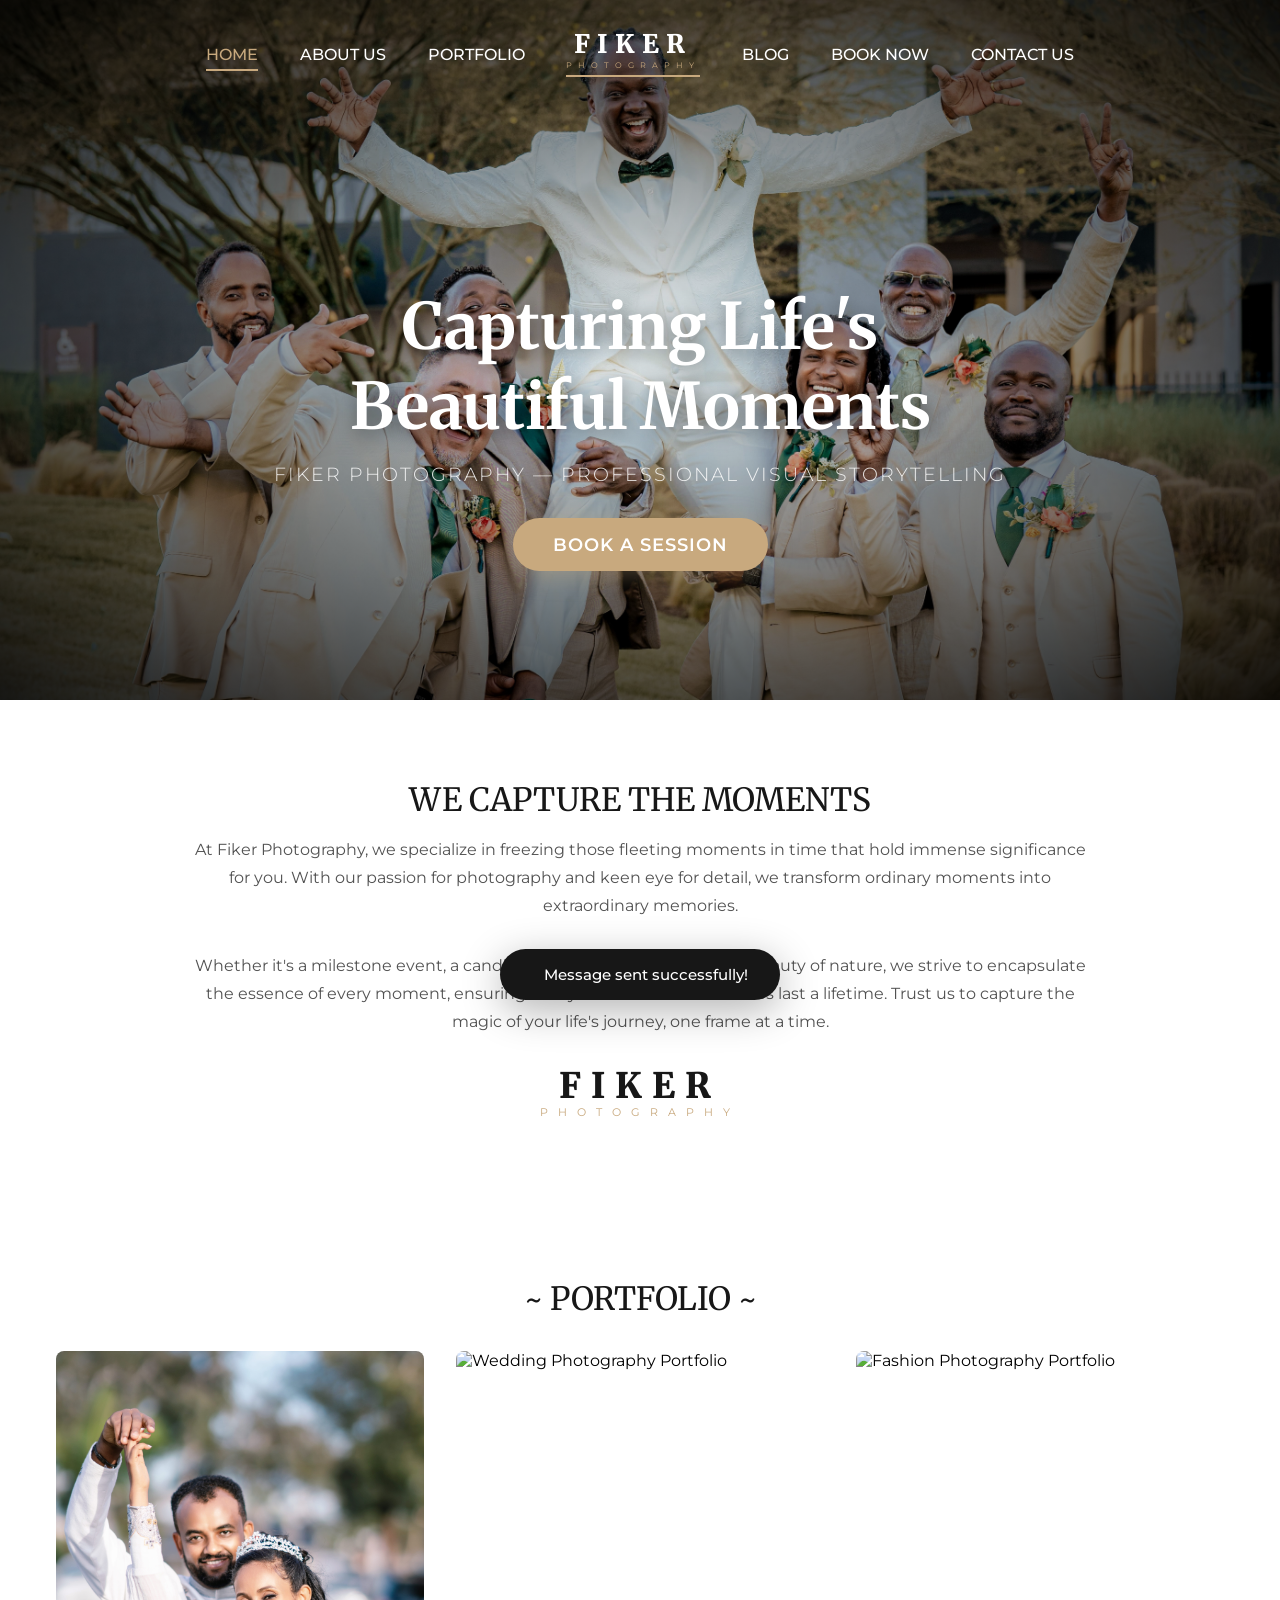
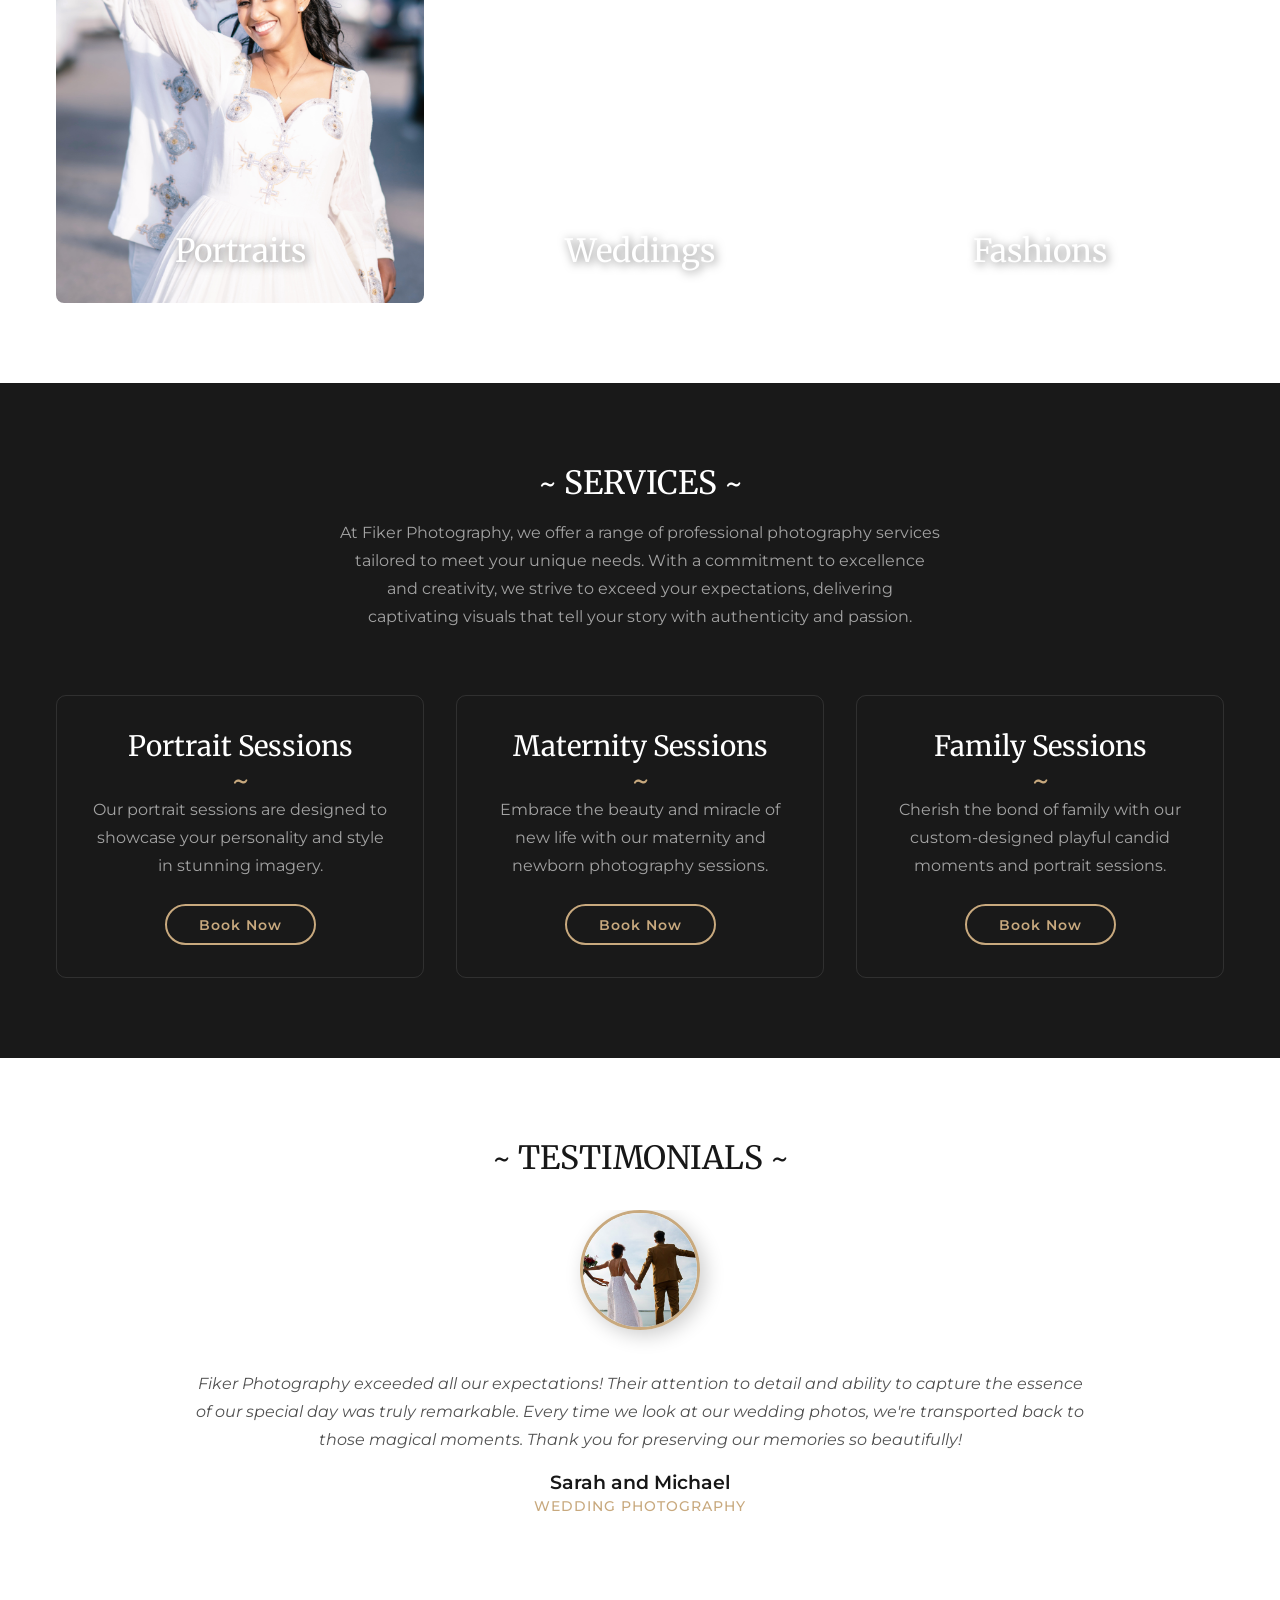
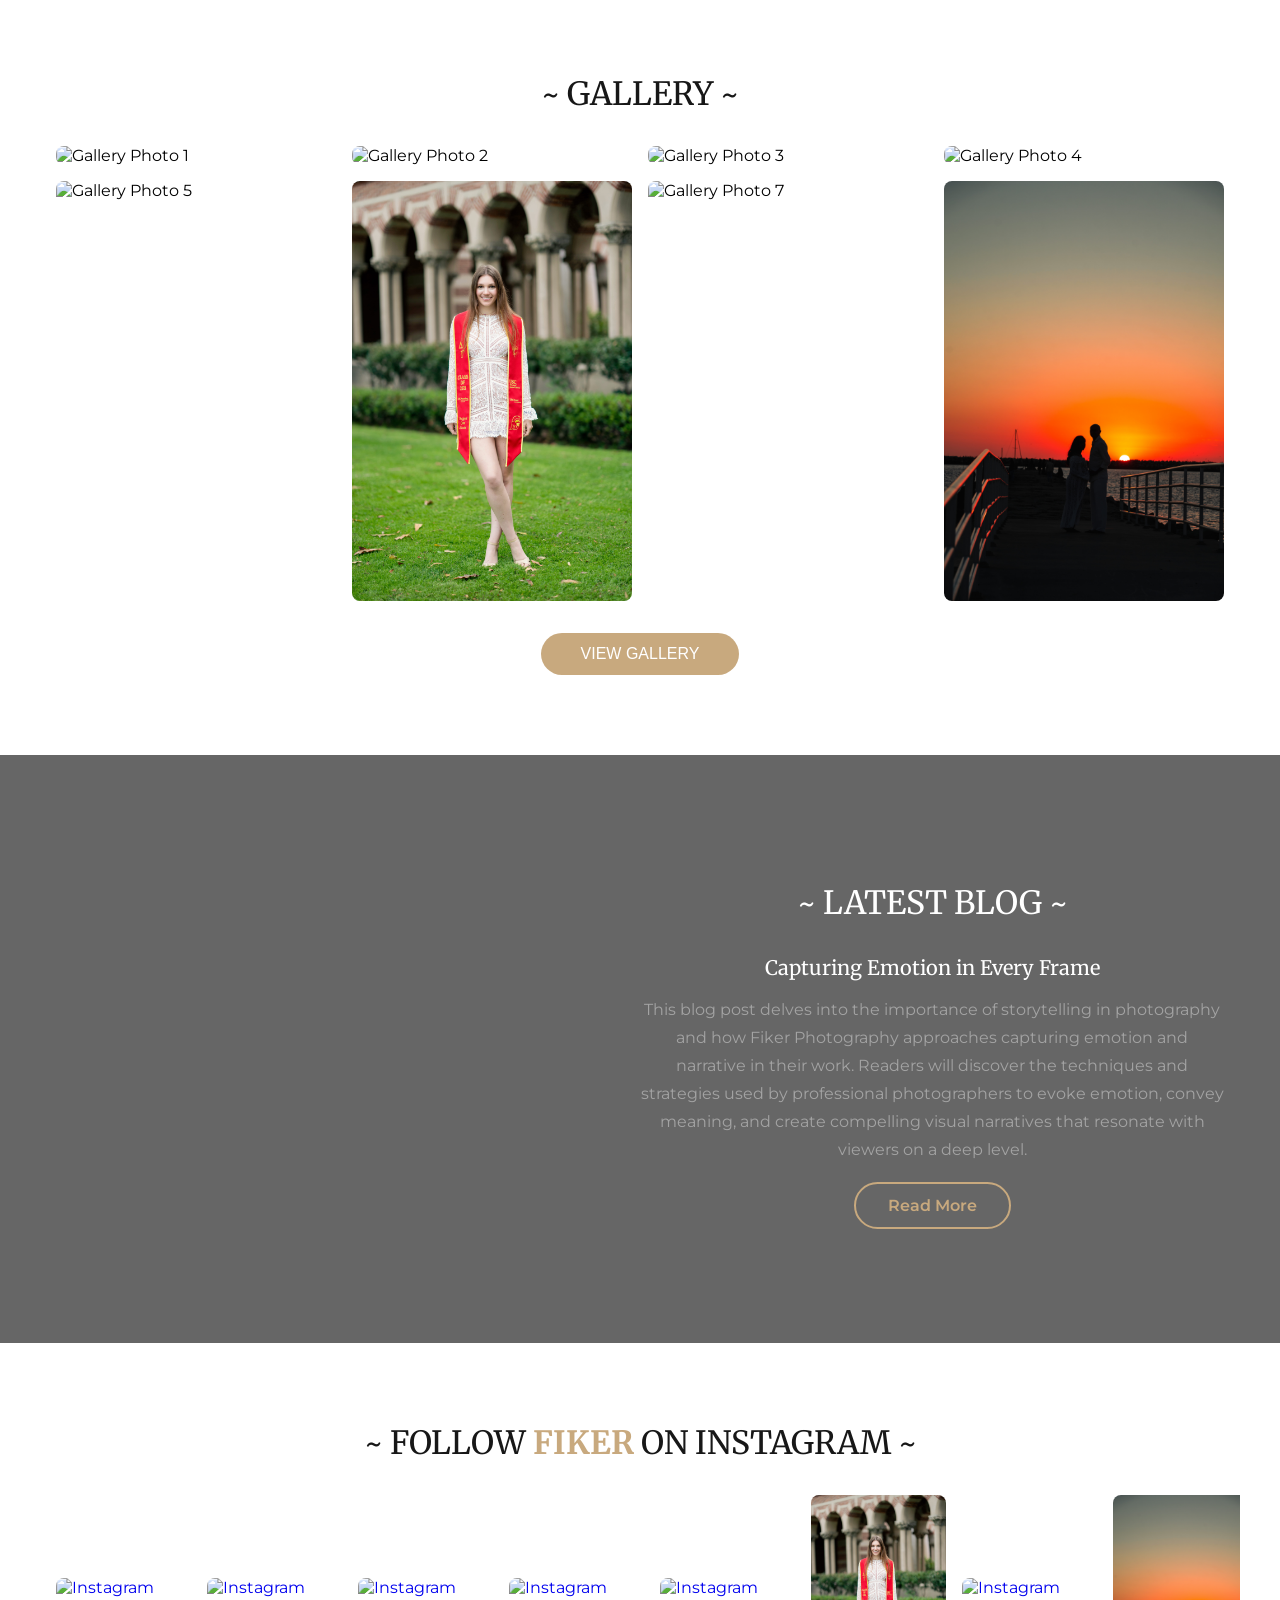
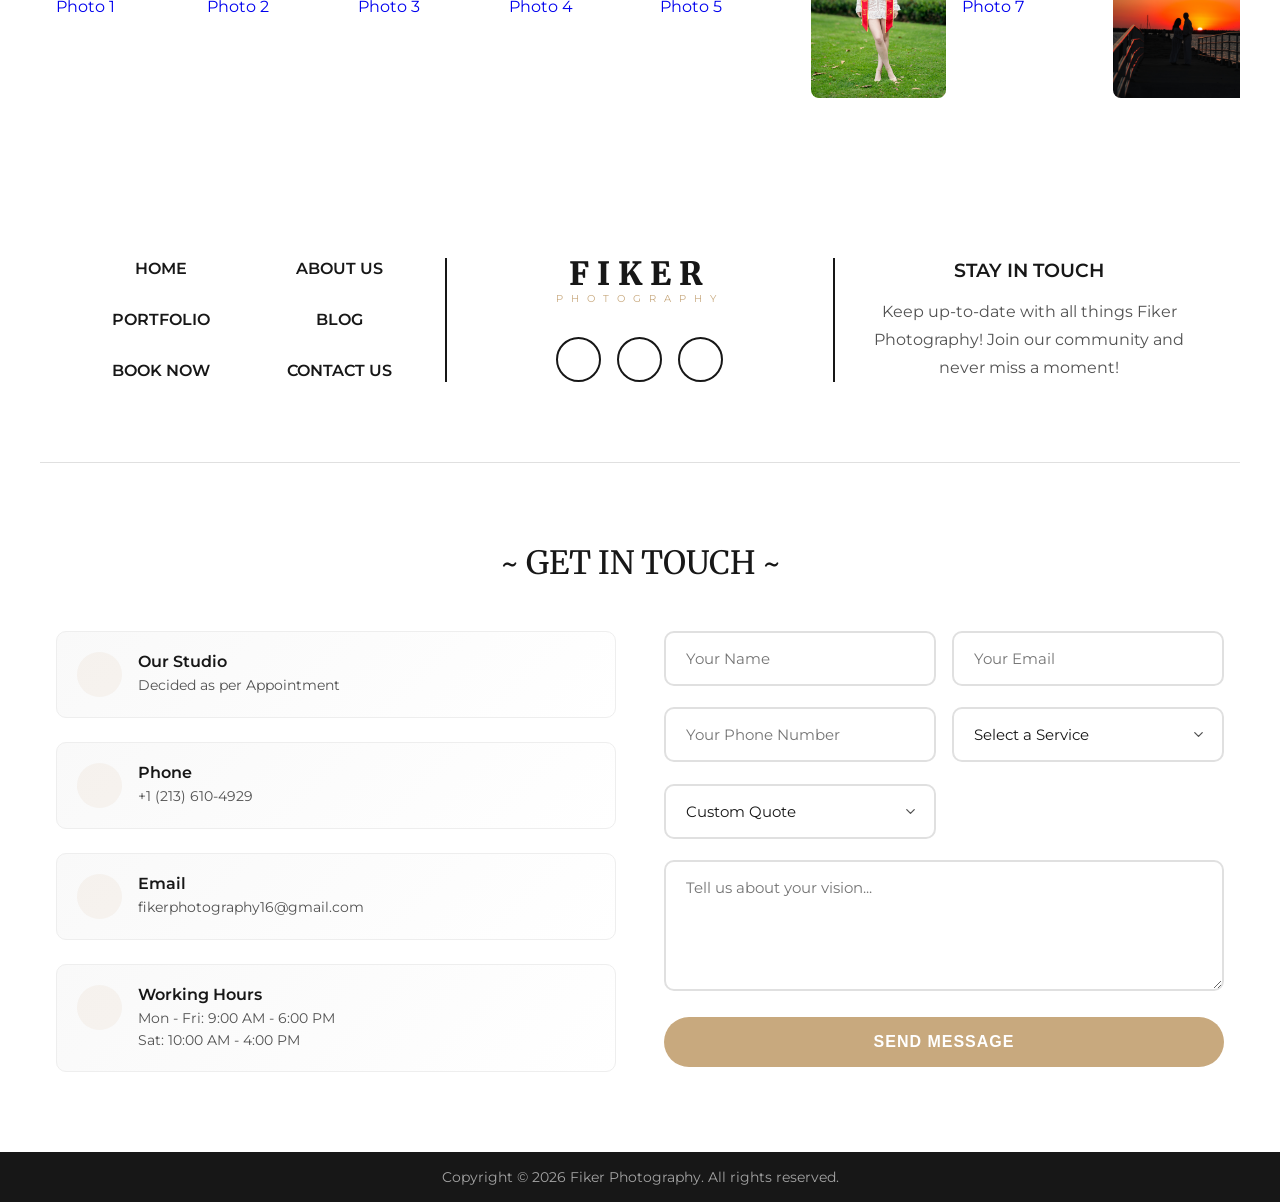
==== index.html @ ef0ea787 "Initial commit: Fiker Photography portfolio website" ====
<!DOCTYPE html>
<html lang="en">

<head>
  <meta charset="UTF-8" />
  <meta name="viewport" content="width=device-width, initial-scale=1.0" />
  <meta name="description"
    content="Fiker Photography - Professional photography services for portraits, weddings, family sessions, and more. We capture the moments that matter most." />
  <link href="https://cdn.jsdelivr.net/npm/remixicon@4.1.0/fonts/remixicon.css" rel="stylesheet" />
  <link rel="stylesheet" href="https://cdn.jsdelivr.net/npm/swiper@11/swiper-bundle.min.css" />
  <link rel="stylesheet" href="styles.css" />
  <title>Fiker Photography | Professional Photography Services</title>
</head>

<body>
  <header class="header" id="home">
    <nav>
      <div class="nav__header">
        <div class="nav__logo">
          <a href="#home" class="nav__brand" onclick="window.location.reload(); return false;">
            <span class="brand__name">FIKER</span>
            <span class="brand__sub">PHOTOGRAPHY</span>
          </a>
        </div>
        <div class="nav__menu__btn" id="menu-btn">
          <i class="ri-menu-line"></i>
        </div>
      </div>
      <ul class="nav__links" id="nav-links">
        <li><a href="#home">HOME</a></li>
        <li><a href="about.html">ABOUT US</a></li>
        <li><a href="portfolio.html">PORTFOLIO</a></li>
        <li class="nav__logo">
          <a href="#home" class="nav__brand" onclick="window.location.reload(); return false;">
            <span class="brand__name">FIKER</span>
            <span class="brand__sub">PHOTOGRAPHY</span>
          </a>
        </li>
        <li><a href="blog.html">BLOG</a></li>
        <li><a href="booking.html">BOOK NOW</a></li>
        <li><a href="#contact">CONTACT US</a></li>
      </ul>
    </nav>
    <!-- Hero Content -->
    <div class="hero__content">
      <h1 class="hero__title">Capturing Life's<br />Beautiful Moments</h1>
      <p class="hero__subtitle">Fiker Photography &mdash; Professional visual storytelling</p>
      <a href="booking.html" class="btn hero__btn">Book a Session</a>
    </div>
  </header>

  <div class="section__container about__container" id="about">
    <h2 class="section__header">WE CAPTURE THE MOMENTS</h2>
    <p class="section__description">
      At Fiker Photography, we specialize in freezing those fleeting moments in time
      that hold immense significance for you. With our passion for photography
      and keen eye for detail, we transform ordinary moments into
      extraordinary memories.
    </p>
    <p class="section__description">
      Whether it's a milestone event, a candid portrait, or the breathtaking
      beauty of nature, we strive to encapsulate the essence of every moment,
      ensuring that your cherished memories last a lifetime. Trust us to
      capture the magic of your life's journey, one frame at a time.
    </p>
    <div class="about__brand">
      <span class="brand__name brand__name--dark">FIKER</span>
      <span class="brand__sub brand__sub--dark">PHOTOGRAPHY</span>
    </div>
  </div>

  <div class="section__container portfolio__container" id="portfolio">
    <h2 class="section__header">~ PORTFOLIO ~</h2>
    <div class="portfolio__grid">
      <div class="portfolio__card" data-category="portraits">
        <img src="assets/portfolio-1.jpg" alt="Portrait Photography Portfolio" />
        <div class="portfolio__content">
          <a href="portfolio.html" class="btn portfolio__view__btn">VIEW PORTFOLIO</a>
        </div>
      </div>
      <div class="portfolio__card" data-category="weddings">
        <img src="assets/portfolio-2.jpg" alt="Wedding Photography Portfolio" />
        <div class="portfolio__content">
          <a href="portfolio.html" class="btn portfolio__view__btn">VIEW PORTFOLIO</a>
        </div>
      </div>
      <div class="portfolio__card" data-category="fashions">
        <img src="assets/portfolio-3.jpg" alt="Fashion Photography Portfolio" />
        <div class="portfolio__content">
          <a href="portfolio.html" class="btn portfolio__view__btn">VIEW PORTFOLIO</a>
        </div>
      </div>
    </div>
  </div>

  <section class="service" id="service">
    <div class="section__container service__container">
      <h2 class="section__header">~ SERVICES ~</h2>
      <p class="section__description">
        At Fiker Photography, we offer a range of professional photography services
        tailored to meet your unique needs. With a commitment to excellence
        and creativity, we strive to exceed your expectations, delivering
        captivating visuals that tell your story with authenticity and
        passion.
      </p>
      <div class="service__grid">
        <div class="service__card" id="service-portraits">
          <h4>Portrait Sessions</h4>
          <p>
            Our portrait sessions are designed to showcase your personality
            and style in stunning imagery.
          </p>
          <a href="booking.html" class="btn service__btn">Book Now</a>
        </div>
        <div class="service__card" id="service-maternity">
          <h4>Maternity Sessions</h4>
          <p>
            Embrace the beauty and miracle of new life with our maternity and
            newborn photography sessions.
          </p>
          <a href="booking.html" class="btn service__btn">Book Now</a>
        </div>
        <div class="service__card" id="service-family">
          <h4>Family Sessions</h4>
          <p>
            Cherish the bond of family with our custom-designed playful candid
            moments and portrait sessions.
          </p>
          <a href="booking.html" class="btn service__btn">Book Now</a>
        </div>
      </div>
    </div>
  </section>

  <section class="section__container client__container" id="client">
    <h2 class="section__header">~ TESTIMONIALS ~</h2>
    <!-- Slider main container -->
    <div class="swiper">
      <!-- Additional required wrapper -->
      <div class="swiper-wrapper">
        <!-- Slides -->
        <div class="swiper-slide">
          <div class="client__card">
            <img src="assets/client-1.jpg" alt="Sarah and Michael - Happy Clients" />
            <div class="client__stars">
              <i class="ri-star-fill"></i>
              <i class="ri-star-fill"></i>
              <i class="ri-star-fill"></i>
              <i class="ri-star-fill"></i>
              <i class="ri-star-fill"></i>
            </div>
            <p>
              Fiker Photography exceeded all our expectations! Their attention to
              detail and ability to capture the essence of our special day was
              truly remarkable. Every time we look at our wedding photos,
              we're transported back to those magical moments. Thank you for
              preserving our memories so beautifully!
            </p>
            <h4>Sarah and Michael</h4>
            <span class="client__role">Wedding Photography</span>
          </div>
        </div>
        <div class="swiper-slide">
          <div class="client__card">
            <img src="assets/client-2.jpg" alt="The Johnson Family - Happy Clients" />
            <div class="client__stars">
              <i class="ri-star-fill"></i>
              <i class="ri-star-fill"></i>
              <i class="ri-star-fill"></i>
              <i class="ri-star-fill"></i>
              <i class="ri-star-fill"></i>
            </div>
            <p>
              We couldn't be happier with our family portrait session with
              Fiker Photography. They made us feel relaxed and comfortable throughout
              the entire shoot, resulting in natural and candid photos that
              perfectly reflect our family dynamic. These images will be
              cherished for years to come!
            </p>
            <h4>The Johnson Family</h4>
            <span class="client__role">Family Session</span>
          </div>
        </div>
        <div class="swiper-slide">
          <div class="client__card">
            <img src="assets/client-3.jpg" alt="Emily and David - Happy Clients" />
            <div class="client__stars">
              <i class="ri-star-fill"></i>
              <i class="ri-star-fill"></i>
              <i class="ri-star-fill"></i>
              <i class="ri-star-fill"></i>
              <i class="ri-star-half-fill"></i>
            </div>
            <p>
              Fiker Photography's maternity and newborn sessions captured the most
              precious moments of our lives with such tenderness and care.
              From the anticipation of pregnancy to the joy of welcoming our
              little one, every photo tells a story that we'll cherish
              forever. Thank you for creating beautiful memories for our
              family!
            </p>
            <h4>Emily and David</h4>
            <span class="client__role">Maternity Session</span>
          </div>
        </div>
      </div>
      <!-- If we need pagination -->
      <div class="swiper-pagination"></div>
    </div>
  </section>

  <section class="section__container gallery__container" id="gallery">
    <h2 class="section__header">~ GALLERY ~</h2>
    <div class="gallery__grid">
      <img src="assets/image-1.jpg" alt="Gallery Photo 1" class="gallery__img" />
      <img src="assets/image-2.jpg" alt="Gallery Photo 2" class="gallery__img" />
      <img src="assets/image-3.jpg" alt="Gallery Photo 3" class="gallery__img" />
      <img src="assets/image-4.jpg" alt="Gallery Photo 4" class="gallery__img" />
      <img src="assets/image-5.jpg" alt="Gallery Photo 5" class="gallery__img" />
      <img src="assets/image-6.jpg" alt="Gallery Photo 6" class="gallery__img" />
      <img src="assets/image-7.jpg" alt="Gallery Photo 7" class="gallery__img" />
      <img src="assets/image-8.jpg" alt="Gallery Photo 8" class="gallery__img" />
    </div>
    <div class="gallery__btn">
      <button class="btn" id="load-more-gallery">VIEW GALLERY</button>
    </div>
  </section>

  <section class="blog" id="blog">
    <div class="section__container blog__container">
      <div class="blog__content">
        <h2 class="section__header">~ LATEST BLOG ~</h2>
        <h4>Capturing Emotion in Every Frame</h4>
        <p>
          This blog post delves into the importance of storytelling in
          photography and how Fiker Photography approaches capturing emotion and
          narrative in their work. Readers will discover the techniques and
          strategies used by professional photographers to evoke emotion,
          convey meaning, and create compelling visual narratives that
          resonate with viewers on a deep level.
        </p>
        <div class="blog__btn">
          <a href="blog.html" class="btn" id="read-more-blog">Read More</a>
        </div>
      </div>
    </div>
  </section>

  <section class="section__container instagram__container">
    <h2 class="section__header">~ FOLLOW <span class="highlight">FIKER</span> ON INSTAGRAM ~</h2>
    <div class="instagram__flex">
      <a href="https://www.instagram.com/fikerphotography16?utm_source=ig_web_button_share_sheet&igsh=ZDNlZDc0MzIxNw==" target="_blank" rel="noopener noreferrer" class="instagram__link"><img
          src="assets/image-1.jpg" alt="Instagram Photo 1" />
        <div class="instagram__overlay"><i class="ri-instagram-line"></i></div>
      </a>
      <a href="https://www.instagram.com/fikerphotography16?utm_source=ig_web_button_share_sheet&igsh=ZDNlZDc0MzIxNw==" target="_blank" rel="noopener noreferrer" class="instagram__link"><img
          src="assets/image-2.jpg" alt="Instagram Photo 2" />
        <div class="instagram__overlay"><i class="ri-instagram-line"></i></div>
      </a>
      <a href="https://www.instagram.com/fikerphotography16?utm_source=ig_web_button_share_sheet&igsh=ZDNlZDc0MzIxNw==" target="_blank" rel="noopener noreferrer" class="instagram__link"><img
          src="assets/image-3.jpg" alt="Instagram Photo 3" />
        <div class="instagram__overlay"><i class="ri-instagram-line"></i></div>
      </a>
      <a href="https://www.instagram.com/fikerphotography16?utm_source=ig_web_button_share_sheet&igsh=ZDNlZDc0MzIxNw==" target="_blank" rel="noopener noreferrer" class="instagram__link"><img
          src="assets/image-4.jpg" alt="Instagram Photo 4" />
        <div class="instagram__overlay"><i class="ri-instagram-line"></i></div>
      </a>
      <a href="https://www.instagram.com/fikerphotography16?utm_source=ig_web_button_share_sheet&igsh=ZDNlZDc0MzIxNw==" target="_blank" rel="noopener noreferrer" class="instagram__link"><img
          src="assets/image-5.jpg" alt="Instagram Photo 5" />
        <div class="instagram__overlay"><i class="ri-instagram-line"></i></div>
      </a>
      <a href="https://www.instagram.com/fikerphotography16?utm_source=ig_web_button_share_sheet&igsh=ZDNlZDc0MzIxNw==" target="_blank" rel="noopener noreferrer" class="instagram__link"><img
          src="assets/image-6.jpg" alt="Instagram Photo 6" />
        <div class="instagram__overlay"><i class="ri-instagram-line"></i></div>
      </a>
      <a href="https://www.instagram.com/fikerphotography16?utm_source=ig_web_button_share_sheet&igsh=ZDNlZDc0MzIxNw==" target="_blank" rel="noopener noreferrer" class="instagram__link"><img
          src="assets/image-7.jpg" alt="Instagram Photo 7" />
        <div class="instagram__overlay"><i class="ri-instagram-line"></i></div>
      </a>
      <a href="https://www.instagram.com/fikerphotography16?utm_source=ig_web_button_share_sheet&igsh=ZDNlZDc0MzIxNw==" target="_blank" rel="noopener noreferrer" class="instagram__link"><img
          src="assets/image-8.jpg" alt="Instagram Photo 8" />
        <div class="instagram__overlay"><i class="ri-instagram-line"></i></div>
      </a>
    </div>
  </section>

  <footer id="contact">
    <div class="section__container footer__container">
      <div class="footer__col">
        <div class="footer__brand">
          <span class="brand__name brand__name--dark">FIKER</span>
          <span class="brand__sub brand__sub--dark">PHOTOGRAPHY</span>
        </div>
        <div class="footer__socials">
          <a href="https://facebook.com" target="_blank" rel="noopener noreferrer" aria-label="Facebook"><i
              class="ri-facebook-fill"></i></a>
          <a href="https://www.instagram.com/fikerphotography16?utm_source=ig_web_button_share_sheet&igsh=ZDNlZDc0MzIxNw==" target="_blank" rel="noopener noreferrer" aria-label="Instagram"><i
              class="ri-instagram-line"></i></a>

          <a href="https://youtube.com" target="_blank" rel="noopener noreferrer" aria-label="YouTube"><i
              class="ri-youtube-fill"></i></a>

        </div>
      </div>
      <div class="footer__col">
        <ul class="footer__links">
          <li><a href="index.html">HOME</a></li>
          <li><a href="about.html">ABOUT US</a></li>
          <li><a href="portfolio.html">PORTFOLIO</a></li>
          <li><a href="blog.html">BLOG</a></li>
          <li><a href="booking.html">BOOK NOW</a></li>
          <li><a href="#contact">CONTACT US</a></li>
        </ul>
      </div>
      <div class="footer__col">
        <h4>STAY IN TOUCH</h4>
        <p>
          Keep up-to-date with all things Fiker Photography! Join our community and
          never miss a moment!
        </p>
      </div>
    </div>

    <!-- Contact Form Section -->
    <div class="section__container contact__section">
      <h2 class="section__header">~ GET IN TOUCH ~</h2>
      <div class="contact__grid">
        <div class="contact__info">
          <div class="contact__info__card">
            <i class="ri-map-pin-2-fill"></i>
            <div>
              <h4>Our Studio</h4>
              <p>Decided as per Appointment</p>
            </div>
          </div>
          <div class="contact__info__card">
            <i class="ri-phone-fill"></i>
            <div>
              <h4>Phone</h4>
              <p><a href="tel:+12136104929">+1 (213) 610-4929</a></p>
            </div>
          </div>
          <div class="contact__info__card">
            <i class="ri-mail-fill"></i>
            <div>
              <h4>Email</h4>
              <p><a href="mailto:fikerphotography16@gmail.com">fikerphotography16@gmail.com</a></p>

            </div>
          </div>
          <div class="contact__info__card">
            <i class="ri-time-fill"></i>
            <div>
              <h4>Working Hours</h4>
              <p>Mon - Fri: 9:00 AM - 6:00 PM<br />Sat: 10:00 AM - 4:00 PM</p>
            </div>
          </div>
        </div>
        <form class="contact__form" id="contact-form">
          <div class="form__group">
            <input type="text" id="contact-name" placeholder="Your Name" required />
          </div>
          <div class="form__group">
            <input type="email" id="contact-email" placeholder="Your Email" required />
          </div>
          <div class="form__group">
            <input type="tel" id="contact-phone" placeholder="Your Phone Number" />
          </div>
          <div class="form__group">
            <select id="contact-service" required>
              <option value="" disabled selected>Select a Service</option>
              <option value="portrait">Portrait Session</option>
              <option value="wedding">Wedding Photography</option>
              <option value="maternity">Maternity Session</option>
              <option value="family">Family Session</option>
              <option value="fashion">Fashion Photography</option>
              <option value="other">Other</option>
            </select>
          </div>
          <div class="form__group">
            <select id="contact-package">
              <option value="custom" selected>Custom Quote</option>
            </select>
          </div>
          <div class="form__group full__width">
            <textarea id="contact-message" placeholder="Tell us about your vision..." rows="5" required></textarea>
          </div>
          <div class="form__group full__width">
            <button type="submit" class="btn contact__submit__btn">Send Message</button>
          </div>
        </form>
      </div>
    </div>

    <div class="footer__bar">
      Copyright &copy; 2026 Fiker Photography. All rights reserved.
    </div>
  </footer>

  <!-- Lightbox Modal -->
  <div class="lightbox" id="lightbox">
    <div class="lightbox__content">
      <button class="lightbox__close" id="lightbox-close" aria-label="Close lightbox"><i
          class="ri-close-line"></i></button>
      <button class="lightbox__nav lightbox__prev" id="lightbox-prev" aria-label="Previous image"><i
          class="ri-arrow-left-s-line"></i></button>
      <img src="" alt="Lightbox Image" id="lightbox-img" />
      <button class="lightbox__nav lightbox__next" id="lightbox-next" aria-label="Next image"><i
          class="ri-arrow-right-s-line"></i></button>
      <div class="lightbox__counter" id="lightbox-counter"></div>
      <h3 class="lightbox__title" id="lightbox-title"></h3>
    </div>
  </div>

  <!-- Toast Notification -->
  <div class="toast" id="toast">
    <div class="toast__content">
      <i class="ri-check-double-line"></i>
      <span id="toast-message">Message sent successfully!</span>
    </div>
  </div>

  <!-- Back to Top Button -->
  <button class="back__to__top" id="back-to-top" aria-label="Back to top">
    <i class="ri-arrow-up-line"></i>
  </button>

  <script src="https://unpkg.com/scrollreveal"></script>
  <script src="https://cdn.jsdelivr.net/npm/swiper@11/swiper-bundle.min.js"></script>
  <script src="main.js"></script>
</body>

</html>
---- styles.css ----
@import url("https://fonts.googleapis.com/css2?family=Merriweather:ital,wght@0,300;0,400;0,700;0,900;1,300;1,400;1,700;1,900&family=Montserrat:ital,wght@0,100..900;1,100..900&display=swap");

:root {
  --text-dark: #171717;
  --text-light: #525252;
  --extra-light: #a3a3a3;
  --white: #ffffff;
  --max-width: 1200px;
  --header-font: "Merriweather", serif;
  --accent: #c8a97e;
  --accent-dark: #a88a5e;
  --success: #28a745;
  --danger: #dc3545;
}

* {
  padding: 0;
  margin: 0;
  box-sizing: border-box;
}

.section__container {
  max-width: var(--max-width);
  margin: auto;
  padding: 5rem 1rem;
}

.section__header {
  margin-bottom: 1rem;
  font-size: 2rem;
  font-weight: 400;
  font-family: var(--header-font);
  color: var(--text-dark);
  text-align: center;
}

.section__description {
  color: var(--text-light);
  line-height: 1.75rem;
  text-align: center;
}

/* ==================== BRANDING ==================== */
.nav__brand {
  display: flex;
  flex-direction: column;
  align-items: center;
  text-decoration: none;
  cursor: pointer;
  transition: all 0.3s ease;
}

.nav__brand:hover {
  transform: scale(1.05);
}

.brand__name {
  font-family: var(--header-font);
  font-size: 1.8rem;
  font-weight: 900;
  letter-spacing: 8px;
  color: var(--white);
  line-height: 1;
  text-transform: uppercase;
}

.brand__sub {
  font-family: "Montserrat", sans-serif;
  font-size: 0.6rem;
  font-weight: 400;
  letter-spacing: 8px;
  color: var(--accent);
  text-transform: uppercase;
  margin-top: 2px;
}

.brand__name--dark {
  color: var(--text-dark);
}

.brand__sub--dark {
  color: var(--accent);
}

.about__brand {
  display: flex;
  flex-direction: column;
  align-items: center;
  margin-top: 1rem;
}

.about__brand .brand__name {
  font-size: 2.2rem;
  letter-spacing: 10px;
}

.about__brand .brand__sub {
  font-size: 0.7rem;
  letter-spacing: 10px;
}

.footer__brand {
  display: flex;
  flex-direction: column;
  align-items: center;
  margin-bottom: 2rem;
}

.footer__brand .brand__name {
  font-size: 2rem;
  letter-spacing: 8px;
}

.footer__brand .brand__sub {
  font-size: 0.65rem;
  letter-spacing: 8px;
}

.highlight {
  color: var(--accent);
  font-weight: 700;
}

.btn {
  padding: 0.75rem 1.5rem;
  outline: none;
  border: none;
  font-size: 1rem;
  font-weight: 500;
  color: var(--white);
  background-color: var(--text-dark);
  border-radius: 5px;
  transition: 0.3s;
  cursor: pointer;
}

.btn:hover {
  background-color: var(--text-light);
  transform: translateY(-2px);
  box-shadow: 0 4px 15px rgba(0, 0, 0, 0.2);
}

.btn:active {
  transform: translateY(0);
}

img {
  display: flex;
  width: 100%;
}

a {
  text-decoration: none;
  transition: 0.3s;
}

html,
body {
  scroll-behavior: smooth;
}

body {
  font-family: "Montserrat", sans-serif;
}

/* ==================== HEADER / HERO ==================== */
.header {
  position: relative;
  min-height: 600px;
  background-image: radial-gradient(rgba(255, 255, 255, 0), rgba(0, 0, 0, 0.9)),
    url("assets/header.jpg");
  background-position: center top;
  background-size: cover;
  background-repeat: no-repeat;
  display: flex;
  flex-direction: column;
}

.hero__content {
  flex: 1;
  display: flex;
  flex-direction: column;
  align-items: center;
  justify-content: center;
  text-align: center;
  padding: 2rem 1rem;
  padding-top: 80px;
}

.hero__title {
  font-family: var(--header-font);
  font-size: 2.5rem;
  font-weight: 700;
  color: var(--white);
  margin-bottom: 1rem;
  opacity: 0;
  animation: fadeInUp 1s ease forwards;
  text-shadow: 2px 4px 20px rgba(0, 0, 0, 0.5);
}

.hero__subtitle {
  font-size: 1.1rem;
  color: rgba(255, 255, 255, 0.85);
  margin-bottom: 2rem;
  font-weight: 300;
  letter-spacing: 2px;
  text-transform: uppercase;
  opacity: 0;
  animation: fadeInUp 1s ease 0.3s forwards;
}

.hero__btn {
  display: inline-block;
  padding: 1rem 2.5rem;
  background-color: var(--accent);
  color: var(--white);
  font-weight: 600;
  font-size: 1.1rem;
  border-radius: 50px;
  letter-spacing: 1px;
  text-transform: uppercase;
  opacity: 0;
  animation: fadeInUp 1s ease 0.6s forwards;
  box-shadow: 0 4px 25px rgba(200, 169, 126, 0.4);
}

.hero__btn:hover {
  background-color: var(--accent-dark);
  transform: translateY(-3px);
  box-shadow: 0 6px 30px rgba(200, 169, 126, 0.6);
  color: var(--white);
}

@keyframes fadeInUp {
  from {
    opacity: 0;
    transform: translateY(30px);
  }
  to {
    opacity: 1;
    transform: translateY(0);
  }
}

/* ==================== NAV ==================== */
nav {
  position: fixed;
  isolation: isolate;
  top: 0;
  width: 100%;
  max-width: var(--max-width);
  margin: auto;
  z-index: 9;
}

.nav__header {
  padding: 1rem;
  display: flex;
  align-items: center;
  justify-content: space-between;
  gap: 1rem;
  background-color: var(--text-dark);
}

.nav__logo img {
  max-width: 70px;
}

.nav__header .nav__brand .brand__name {
  font-size: 1.3rem;
  letter-spacing: 6px;
}

.nav__header .nav__brand .brand__sub {
  font-size: 0.45rem;
  letter-spacing: 5px;
}

.nav__menu__btn {
  font-size: 1.5rem;
  color: var(--white);
  cursor: pointer;
}

.nav__links {
  list-style: none;
  position: absolute;
  width: 100%;
  padding: 2rem;
  display: flex;
  align-items: center;
  flex-direction: column;
  gap: 2rem;
  background-color: var(--text-dark);
  transform: translateY(-100%);
  transition: 0.5s;
  z-index: -1;
}

.nav__links.open {
  transform: translateY(0);
}

.nav__links .nav__logo {
  display: none;
}

.nav__links a {
  padding-bottom: 5px;
  font-weight: 500;
  color: var(--white);
  border-bottom: 2px solid transparent;
}

.nav__links a:hover {
  border-color: var(--accent);
  color: var(--accent);
}

.nav__links li a.active {
  border-color: var(--accent);
  color: var(--accent);
}

/* ==================== ABOUT ==================== */
.about__container .section__description {
  max-width: 900px;
  margin-inline: auto;
  margin-bottom: 2rem;
}

.about__container img {
  max-width: 170px;
  margin-inline: auto;
}

/* ==================== PORTFOLIO ==================== */
.portfolio__grid {
  margin-top: 2rem;
  display: grid;
  gap: 1rem;
}

.portfolio__card {
  position: relative;
  isolation: isolate;
  overflow: hidden;
  border-radius: 8px;
  cursor: pointer;
}

.portfolio__card img {
  transition: transform 0.5s ease;
}

.portfolio__card:hover img {
  transform: scale(1.05);
}

.portfolio__card::after {
  position: absolute;
  bottom: 2rem;
  left: 50%;
  transform: translateX(-50%);
  font-size: 2rem;
  font-family: var(--header-font);
  color: var(--white);
  z-index: 2;
  text-shadow: 2px 2px 10px rgba(0, 0, 0, 0.5);
}

.portfolio__card:nth-child(1)::after {
  content: "Portraits";
}

.portfolio__card:nth-child(2)::after {
  content: "Weddings";
}

.portfolio__card:nth-child(3)::after {
  content: "Fashions";
}

.portfolio__content {
  position: absolute;
  top: 0;
  left: 0;
  height: 100%;
  width: 100%;
  display: flex;
  align-items: center;
  justify-content: center;
  background-color: rgba(0, 0, 0, 0.5);
  opacity: 0;
  transition: 0.3s;
  z-index: 3;
}

.portfolio__card:hover .portfolio__content {
  opacity: 1;
}

.portfolio__view__btn {
  background-color: var(--accent);
  border-radius: 50px;
  padding: 0.75rem 2rem;
  letter-spacing: 1px;
}

.portfolio__view__btn:hover {
  background-color: var(--accent-dark);
}

/* ==================== SERVICES ==================== */
.service {
  background-image: linear-gradient(rgba(0, 0, 0, 0.9), rgba(0, 0, 0, 0.9)),
    url("assets/book.jpg");
  background-position: center center;
  background-size: cover;
  background-repeat: no-repeat;
}

.service__container .section__header {
  color: var(--white);
}

.service__container .section__description {
  max-width: 600px;
  margin-inline: auto;
  color: var(--extra-light);
}

.service__grid {
  margin-top: 4rem;
  display: grid;
  gap: 2rem;
}

.service__card {
  text-align: center;
  padding: 2rem;
  border-radius: 10px;
  border: 1px solid rgba(255, 255, 255, 0.1);
  transition: all 0.3s ease;
}

.service__card:hover {
  background-color: rgba(255, 255, 255, 0.05);
  border-color: var(--accent);
  transform: translateY(-5px);
}

.service__card h4 {
  position: relative;
  isolation: isolate;
  margin-bottom: 1rem;
  padding-bottom: 1rem;
  font-size: 1.75rem;
  font-weight: 400;
  font-family: var(--header-font);
  color: var(--white);
}

.service__card h4::after {
  position: absolute;
  content: "~";
  bottom: 0;
  left: 50%;
  transform: translateX(-50%);
  font-size: 2rem;
  line-height: 0;
  color: var(--accent);
}

.service__card p {
  color: var(--extra-light);
  line-height: 1.75rem;
  margin-bottom: 1.5rem;
}

.service__btn {
  display: inline-block;
  background-color: transparent;
  border: 2px solid var(--accent);
  color: var(--accent);
  border-radius: 50px;
  padding: 0.6rem 2rem;
  font-size: 0.9rem;
  font-weight: 600;
  letter-spacing: 1px;
}

.service__btn:hover {
  background-color: var(--accent);
  color: var(--white);
  transform: translateY(-2px);
}

/* ==================== TESTIMONIALS ==================== */
.client__container {
  padding-bottom: 2rem;
}

.swiper {
  margin-top: 2rem;
  padding-bottom: 3rem;
  width: 100%;
}

.client__card {
  max-width: 900px;
  margin-inline: auto;
  text-align: center;
}

.client__card img {
  max-width: 120px;
  margin-inline: auto;
  margin-bottom: 1rem;
  border-radius: 100%;
  box-shadow: 5px 5px 20px rgba(0, 0, 0, 0.2);
  border: 3px solid var(--accent);
}

.client__stars {
  margin-bottom: 1.5rem;
  display: flex;
  align-items: center;
  justify-content: center;
  gap: 0.25rem;
}

.client__stars i {
  font-size: 1.2rem;
  color: #f5b100;
}

.client__card p {
  margin-bottom: 1rem;
  color: var(--text-light);
  line-height: 1.75rem;
  font-style: italic;
  position: relative;
}

.client__card h4 {
  font-size: 1.2rem;
  font-weight: 600;
  color: var(--text-dark);
}

.client__role {
  display: block;
  margin-top: 0.25rem;
  font-size: 0.85rem;
  color: var(--accent);
  font-weight: 500;
  text-transform: uppercase;
  letter-spacing: 1px;
}

.swiper-pagination-bullet-active {
  background-color: var(--accent) !important;
}

/* ==================== GALLERY ==================== */
.gallery__grid {
  margin-block: 2rem;
  display: grid;
  gap: 1rem;
  grid-template-columns: repeat(2, 1fr);
}

.gallery__img {
  cursor: pointer;
  transition: 0.3s;
  border-radius: 8px;
  overflow: hidden;
}

.gallery__img:hover {
  transform: scale(1.03);
  box-shadow: 0 8px 25px rgba(0, 0, 0, 0.3);
}



.gallery__btn {
  text-align: center;
}

#load-more-gallery {
  background-color: var(--accent);
  border-radius: 50px;
  padding: 0.75rem 2.5rem;
}

#load-more-gallery:hover {
  background-color: var(--accent-dark);
}

/* ==================== BLOG ==================== */
.blog {
  background-image: linear-gradient(rgba(0, 0, 0, 0.6), rgba(0, 0, 0, 0.6)),
    url("assets/blog.jpg");
  background-size: cover;
  background-position: center center;
  background-repeat: no-repeat;
}

.blog__container {
  padding-block: 8rem;
  display: grid;
}

.blog__content {
  text-align: center;
}

.blog__content .section__header {
  margin-bottom: 2rem;
  color: var(--white);
}

.blog__content h4 {
  margin-bottom: 1rem;
  font-size: 1.25rem;
  font-weight: 400;
  font-family: var(--header-font);
  color: var(--white);
}

.blog__content p {
  margin-bottom: 2rem;
  line-height: 1.75rem;
  color: var(--extra-light);
}

.blog__content .btn {
  background-color: transparent;
  border: 2px solid var(--accent);
  color: var(--accent);
  border-radius: 50px;
  padding: 0.75rem 2rem;
  font-weight: 600;
}

.blog__content .btn:hover {
  background-color: var(--accent);
  color: var(--white);
}

/* ==================== INSTAGRAM ==================== */
.instagram__container {
  overflow: hidden;
}

.instagram__flex {
  margin-top: 2rem;
  width: max-content;
  display: flex;
  align-items: center;
  gap: 1rem;
  animation: scroll 45s linear infinite;
}

.instagram__link {
  position: relative;
  display: block;
  max-width: 135px;
  min-width: 135px;
  border-radius: 8px;
  overflow: hidden;
}

.instagram__link img {
  transition: transform 0.3s ease;
}

.instagram__overlay {
  position: absolute;
  top: 0;
  left: 0;
  width: 100%;
  height: 100%;
  background-color: rgba(0, 0, 0, 0.5);
  display: flex;
  align-items: center;
  justify-content: center;
  opacity: 0;
  transition: 0.3s;
}

.instagram__overlay i {
  font-size: 2rem;
  color: var(--white);
}

.instagram__link:hover .instagram__overlay {
  opacity: 1;
}

.instagram__link:hover img {
  transform: scale(1.1);
}

.instagram__flex img {
  max-width: 135px;
}

@keyframes scroll {
  to {
    transform: translateX(calc(-50% - 0.5rem));
  }
}

/* ==================== FOOTER ==================== */
.footer__container {
  display: grid;
  gap: 4rem 0;
  align-items: center;
}

.footer__col {
  padding-inline: 2rem;
}

.footer__container img {
  max-width: 170px;
  margin-inline: auto;
  margin-bottom: 2rem;
}

.footer__socials {
  display: flex;
  align-items: center;
  justify-content: center;
  gap: 1rem;
  flex-wrap: wrap;
}

.footer__socials a {
  font-size: 1.5rem;
  color: var(--text-dark);
  width: 45px;
  height: 45px;
  display: flex;
  align-items: center;
  justify-content: center;
  border-radius: 50%;
  border: 2px solid var(--text-dark);
  transition: all 0.3s ease;
}

.footer__socials a:hover {
  color: var(--white);
  background-color: var(--accent);
  border-color: var(--accent);
  transform: translateY(-3px);
}

.footer__links {
  list-style: none;
  display: grid;
  grid-template-columns: repeat(2, 1fr);
  gap: 2rem;
}

.footer__links a {
  display: block;
  font-weight: 600;
  color: var(--text-dark);
  text-align: center;
}

.footer__links a:hover {
  color: var(--accent);
}

.footer__col h4 {
  margin-bottom: 1rem;
  font-size: 1.2rem;
  font-weight: 600;
  color: var(--text-dark);
  text-align: center;
}

.footer__col p {
  color: var(--text-light);
  line-height: 1.75rem;
  text-align: center;
}

/* Newsletter Form */
.footer__form {
  margin-top: 1.5rem;
}

.footer__input__group {
  display: flex;
  gap: 0.5rem;
  max-width: 400px;
  margin-inline: auto;
}

.footer__input__group input {
  flex: 1;
  padding: 0.75rem 1rem;
  border: 2px solid #e0e0e0;
  border-radius: 50px;
  font-family: "Montserrat", sans-serif;
  font-size: 0.9rem;
  outline: none;
  transition: 0.3s;
}

.footer__input__group input:focus {
  border-color: var(--accent);
}

.footer__input__group .btn {
  border-radius: 50px;
  background-color: var(--accent);
  padding: 0.75rem 1.5rem;
  white-space: nowrap;
}

.footer__input__group .btn:hover {
  background-color: var(--accent-dark);
}

.footer__bar {
  padding: 1rem;
  font-size: 0.9rem;
  color: var(--extra-light);
  background-color: var(--text-dark);
  text-align: center;
}

/* ==================== CONTACT SECTION ==================== */
.contact__section {
  border-top: 1px solid #e0e0e0;
}

.contact__section .section__header {
  margin-bottom: 3rem;
}

.contact__grid {
  display: grid;
  gap: 3rem;
}

.contact__info {
  display: grid;
  gap: 1.5rem;
}

.contact__info__card {
  display: flex;
  align-items: flex-start;
  gap: 1rem;
  padding: 1.25rem;
  border-radius: 10px;
  background: linear-gradient(135deg, #f9f9f9, #ffffff);
  border: 1px solid #eee;
  transition: all 0.3s ease;
}

.contact__info__card:hover {
  transform: translateY(-3px);
  box-shadow: 0 8px 25px rgba(0, 0, 0, 0.08);
  border-color: var(--accent);
}

.contact__info__card i {
  font-size: 1.5rem;
  color: var(--accent);
  width: 45px;
  height: 45px;
  display: flex;
  align-items: center;
  justify-content: center;
  border-radius: 50%;
  background-color: rgba(200, 169, 126, 0.1);
  flex-shrink: 0;
}

.contact__info__card h4 {
  font-size: 1rem;
  font-weight: 600;
  color: var(--text-dark);
  margin-bottom: 0.25rem;
}

.contact__info__card p {
  font-size: 0.9rem;
  color: var(--text-light);
  line-height: 1.5;
}

.contact__info__card a {
  color: var(--text-light);
}

.contact__info__card a:hover {
  color: var(--accent);
}

/* Contact Form */
.contact__form {
  display: grid;
  grid-template-columns: repeat(2, 1fr);
  gap: 1rem;
}

.form__group {
  position: relative;
}

.form__group.full__width {
  grid-column: 1 / -1;
}

.contact__form input,
.contact__form select,
.contact__form textarea {
  width: 100%;
  padding: 1rem 1.25rem;
  border: 2px solid #e0e0e0;
  border-radius: 10px;
  font-family: "Montserrat", sans-serif;
  font-size: 0.95rem;
  outline: none;
  transition: all 0.3s ease;
  background-color: var(--white);
  color: var(--text-dark);
}

.contact__form input:focus,
.contact__form select:focus,
.contact__form textarea:focus {
  border-color: var(--accent);
  box-shadow: 0 0 0 3px rgba(200, 169, 126, 0.15);
}

.contact__form textarea {
  resize: vertical;
  min-height: 120px;
}

.contact__form select {
  cursor: pointer;
  appearance: none;
  background-image: url("data:image/svg+xml;charset=UTF-8,%3csvg xmlns='http://www.w3.org/2000/svg' viewBox='0 0 24 24' fill='none' stroke='%23525252' stroke-width='2' stroke-linecap='round' stroke-linejoin='round'%3e%3cpolyline points='6 9 12 15 18 9'%3e%3c/polyline%3e%3c/svg%3e");
  background-repeat: no-repeat;
  background-position: right 1rem center;
  background-size: 1em;
}

.contact__submit__btn {
  width: 100%;
  padding: 1rem;
  background-color: var(--accent);
  border-radius: 50px;
  font-size: 1rem;
  font-weight: 600;
  letter-spacing: 1px;
  text-transform: uppercase;
}

.contact__submit__btn:hover {
  background-color: var(--accent-dark);
}

/* ==================== LIGHTBOX ==================== */
.lightbox {
  position: fixed;
  top: 0;
  left: 0;
  width: 100%;
  height: 100%;
  background-color: rgba(0, 0, 0, 0.95);
  z-index: 1000;
  display: flex;
  align-items: center;
  justify-content: center;
  opacity: 0;
  pointer-events: none;
  transition: opacity 0.3s ease;
}

.lightbox.active {
  opacity: 1;
  pointer-events: all;
}

.lightbox__content {
  position: relative;
  max-width: 90vw;
  max-height: 90vh;
  display: flex;
  align-items: center;
  justify-content: center;
}

.lightbox__content img {
  max-width: 90vw;
  max-height: 80vh;
  width: auto;
  object-fit: contain;
  border-radius: 8px;
  animation: lightboxFadeIn 0.3s ease;
}

@keyframes lightboxFadeIn {
  from {
    transform: scale(0.9);
    opacity: 0;
  }
  to {
    transform: scale(1);
    opacity: 1;
  }
}

.lightbox__close {
  position: fixed;
  top: 1.5rem;
  right: 1.5rem;
  background: none;
  border: none;
  color: var(--white);
  font-size: 2.5rem;
  cursor: pointer;
  z-index: 1001;
  transition: all 0.3s;
  width: 50px;
  height: 50px;
  display: flex;
  align-items: center;
  justify-content: center;
  border-radius: 50%;
  background-color: rgba(255, 255, 255, 0.1);
}

.lightbox__close:hover {
  background-color: rgba(255, 255, 255, 0.2);
  transform: rotate(90deg);
}

.lightbox__nav {
  position: fixed;
  top: 50%;
  transform: translateY(-50%);
  background: rgba(255, 255, 255, 0.1);
  border: none;
  color: var(--white);
  font-size: 2rem;
  cursor: pointer;
  z-index: 1001;
  width: 50px;
  height: 50px;
  display: flex;
  align-items: center;
  justify-content: center;
  border-radius: 50%;
  transition: all 0.3s;
}

.lightbox__nav:hover {
  background: rgba(255, 255, 255, 0.25);
}

.lightbox__prev {
  left: 1.5rem;
}

.lightbox__next {
  right: 1.5rem;
}

.lightbox__counter {
  position: fixed;
  bottom: 2rem;
  left: 50%;
  transform: translateX(-50%);
  color: rgba(255, 255, 255, 0.7);
  font-size: 0.9rem;
  letter-spacing: 2px;
}

.lightbox__title {
  position: fixed;
  top: 1.5rem;
  left: 50%;
  transform: translateX(-50%);
  color: var(--white);
  font-family: var(--header-font);
  font-weight: 400;
  font-size: 1.2rem;
  letter-spacing: 2px;
}

/* ==================== BLOG MODAL ==================== */
.blog__modal {
  position: fixed;
  top: 0;
  left: 0;
  width: 100%;
  height: 100%;
  background-color: rgba(0, 0, 0, 0.8);
  z-index: 1000;
  display: flex;
  align-items: center;
  justify-content: center;
  opacity: 0;
  pointer-events: none;
  transition: opacity 0.3s ease;
  overflow-y: auto;
  padding: 2rem 1rem;
}

.blog__modal.active {
  opacity: 1;
  pointer-events: all;
}

.blog__modal__content {
  background: var(--white);
  max-width: 800px;
  width: 100%;
  border-radius: 15px;
  padding: 3rem;
  position: relative;
  max-height: 90vh;
  overflow-y: auto;
  animation: modalSlideIn 0.4s ease;
}

@keyframes modalSlideIn {
  from {
    transform: translateY(30px);
    opacity: 0;
  }
  to {
    transform: translateY(0);
    opacity: 1;
  }
}

.blog__modal__close {
  position: absolute;
  top: 1rem;
  right: 1rem;
  background: none;
  border: none;
  font-size: 1.8rem;
  cursor: pointer;
  color: var(--text-light);
  width: 40px;
  height: 40px;
  display: flex;
  align-items: center;
  justify-content: center;
  border-radius: 50%;
  transition: all 0.3s;
}

.blog__modal__close:hover {
  background-color: #f0f0f0;
  color: var(--text-dark);
}

.blog__article h2 {
  font-family: var(--header-font);
  font-size: 1.8rem;
  font-weight: 700;
  color: var(--text-dark);
  margin-bottom: 1rem;
  line-height: 1.3;
}

.blog__meta {
  display: flex;
  flex-wrap: wrap;
  gap: 1.5rem;
  margin-bottom: 2rem;
  font-size: 0.85rem;
  color: var(--extra-light);
}

.blog__meta span {
  display: flex;
  align-items: center;
  gap: 0.3rem;
}

.blog__meta i {
  color: var(--accent);
}

.blog__article__img {
  border-radius: 10px;
  margin-bottom: 2rem;
  max-height: 350px;
  object-fit: cover;
}

.blog__article__body h3 {
  font-family: var(--header-font);
  font-size: 1.3rem;
  font-weight: 600;
  color: var(--text-dark);
  margin-top: 2rem;
  margin-bottom: 0.75rem;
}

.blog__article__body p {
  color: var(--text-light);
  line-height: 1.8;
  margin-bottom: 1rem;
}

.blog__article__body a {
  color: var(--accent);
  font-weight: 600;
}

.blog__article__body a:hover {
  color: var(--accent-dark);
  text-decoration: underline;
}

/* ==================== TOAST ==================== */
.toast {
  position: fixed;
  bottom: -100px;
  left: 50%;
  transform: translateX(-50%);
  z-index: 2000;
  transition: bottom 0.5s cubic-bezier(0.68, -0.55, 0.265, 1.55);
}

.toast.active {
  bottom: 2rem;
}

.toast__content {
  display: flex;
  align-items: center;
  gap: 0.75rem;
  padding: 1rem 2rem;
  background-color: var(--text-dark);
  color: var(--white);
  border-radius: 50px;
  font-size: 0.95rem;
  font-weight: 500;
  box-shadow: 0 10px 40px rgba(0, 0, 0, 0.3);
}

.toast__content i {
  font-size: 1.3rem;
  color: var(--success);
}

/* ==================== BACK TO TOP ==================== */
.back__to__top {
  position: fixed;
  bottom: 2rem;
  right: 2rem;
  width: 50px;
  height: 50px;
  border-radius: 50%;
  background-color: var(--accent);
  color: var(--white);
  border: none;
  font-size: 1.3rem;
  cursor: pointer;
  display: flex;
  align-items: center;
  justify-content: center;
  opacity: 0;
  pointer-events: none;
  transition: all 0.3s ease;
  box-shadow: 0 4px 15px rgba(200, 169, 126, 0.4);
  z-index: 99;
}

.back__to__top.visible {
  opacity: 1;
  pointer-events: all;
}

.back__to__top:hover {
  background-color: var(--accent-dark);
  transform: translateY(-3px);
}

/* ==================== RESPONSIVE ==================== */
@media (width > 540px) {
  .portfolio__grid {
    grid-template-columns: repeat(2, 1fr);
  }

  .service__grid {
    grid-template-columns: repeat(2, 1fr);
  }

  .gallery__grid {
    grid-template-columns: repeat(3, 1fr);
  }

  .footer__container {
    grid-template-columns: repeat(2, 1fr);
  }

  .footer__col:nth-child(1) {
    grid-area: 1/1/2/3;
  }

  .footer__col:nth-child(3) {
    border-left: 2px solid var(--text-dark);
  }

  .contact__grid {
    grid-template-columns: 1fr 1fr;
  }
}

@media (width > 768px) {
  .header {
    min-height: 650px;
  }

  .hero__title {
    font-size: 3.5rem;
  }

  .hero__subtitle {
    font-size: 1.2rem;
  }

  nav {
    padding: 2rem 1rem;
    position: static;
    max-width: 900px;
    display: flex;
    align-items: center;
    justify-content: space-between;
  }

  .nav__header {
    display: none;
  }

  .nav__links {
    padding: 0;
    width: 100%;
    position: static;
    transform: none;
    flex-direction: row;
    justify-content: space-between;
    background-color: transparent;
  }

  .nav__links .nav__logo {
    display: block;
  }

  .nav__links .nav__logo img {
    max-width: 150px;
  }

  .nav__links .nav__logo .brand__name {
    font-size: 1.6rem;
    letter-spacing: 7px;
  }

  .nav__links .nav__logo .brand__sub {
    font-size: 0.5rem;
    letter-spacing: 6px;
  }

  .portfolio__grid {
    grid-template-columns: repeat(3, 1fr);
  }

  .service__grid {
    grid-template-columns: repeat(3, 1fr);
  }

  .gallery__grid {
    grid-template-columns: repeat(4, 1fr);
  }

  .blog__container {
    grid-template-columns: repeat(2, 1fr);
  }

  .blog__content {
    grid-column: 2/3;
  }

  .footer__container {
    grid-template-columns: repeat(3, 1fr);
  }

  .footer__col:nth-child(1) {
    grid-area: 1/2/2/3;
    border-left: 2px solid var(--text-dark);
    border-right: 2px solid var(--text-dark);
  }

  .footer__col:nth-child(3) {
    border: none;
  }

  .contact__form {
    grid-template-columns: repeat(2, 1fr);
  }
}

@media (width > 1024px) {
  .header {
    min-height: 700px;
  }

  .hero__title {
    font-size: 4rem;
  }

  .portfolio__grid {
    gap: 2rem;
  }
}

@media (max-width: 540px) {
  .contact__form {
    grid-template-columns: 1fr;
  }

  .form__group.full__width {
    grid-column: 1;
  }

  .blog__modal__content {
    padding: 2rem 1.5rem;
  }

  .blog__article h2 {
    font-size: 1.4rem;
  }

  .footer__input__group {
    flex-direction: column;
  }

  .hero__title {
    font-size: 2rem;
  }
}

/* ====================================================================
   SUB-PAGES STYLES (Portfolio, About, Booking, Blog)
   ==================================================================== */

/* ==================== PAGE NAV (used on sub-pages) ==================== */
.page__nav {
  position: fixed;
  top: 0;
  left: 0;
  width: 100%;
  z-index: 100;
  background-color: var(--text-dark);
  transition: all 0.3s ease;
}

.page__nav.scrolled {
  box-shadow: 0 4px 20px rgba(0, 0, 0, 0.3);
}

.page__nav__inner {
  max-width: var(--max-width);
  margin: auto;
}

.page__nav .nav__header {
  background-color: transparent;
}

.page__nav .nav__links {
  background-color: var(--text-dark);
}

/* ==================== PAGE HERO ==================== */
.page__hero {
  min-height: 400px;
  display: flex;
  flex-direction: column;
  align-items: center;
  justify-content: center;
  text-align: center;
  background-size: cover;
  background-position: center;
  background-repeat: no-repeat;
  padding-top: 80px;
}

.page__hero__title {
  font-family: var(--header-font);
  font-size: 3rem;
  font-weight: 700;
  color: var(--white);
  margin-bottom: 0.75rem;
  text-shadow: 2px 4px 20px rgba(0, 0, 0, 0.5);
}

.page__hero__sub {
  font-size: 1.1rem;
  color: rgba(255, 255, 255, 0.8);
  letter-spacing: 2px;
  text-transform: uppercase;
  font-weight: 300;
}

/* ==================== PAGE CTA ==================== */
.page__cta {
  background: linear-gradient(135deg, var(--text-dark), #2d2d2d);
  text-align: center;
  padding: 5rem 1rem;
}

.page__cta h2 {
  font-family: var(--header-font);
  font-size: 2rem;
  color: var(--white);
  margin-bottom: 0.75rem;
}

.page__cta p {
  color: var(--extra-light);
  margin-bottom: 2rem;
  font-size: 1.1rem;
}

.page__cta .hero__btn {
  opacity: 1;
  animation: none;
}

/* ==================== PORTFOLIO PAGE ==================== */
.portfolio__filter {
  display: flex;
  flex-wrap: wrap;
  justify-content: center;
  gap: 0.75rem;
  margin-bottom: 3rem;
}

.filter__btn {
  padding: 0.6rem 1.5rem;
  border: 2px solid var(--text-dark);
  background: transparent;
  color: var(--text-dark);
  font-family: "Montserrat", sans-serif;
  font-size: 0.85rem;
  font-weight: 600;
  letter-spacing: 1px;
  text-transform: uppercase;
  cursor: pointer;
  border-radius: 50px;
  transition: all 0.3s ease;
}

.filter__btn:hover,
.filter__btn.active {
  background-color: var(--accent);
  border-color: var(--accent);
  color: var(--white);
}

.portfolio__gallery {
  display: grid;
  grid-template-columns: repeat(2, 1fr);
  gap: 1.25rem;
}

.portfolio__item {
  position: relative;
  border-radius: 10px;
  overflow: hidden;
  cursor: pointer;
}

.portfolio__item img {
  width: 100%;
  height: 280px;
  object-fit: cover;
  transition: transform 0.5s ease;
}

.portfolio__item:hover img {
  transform: scale(1.08);
}

.portfolio__item__overlay {
  position: absolute;
  bottom: 0;
  left: 0;
  width: 100%;
  padding: 1.5rem;
  background: linear-gradient(transparent, rgba(0, 0, 0, 0.85));
  color: var(--white);
  opacity: 0;
  transform: translateY(20px);
  transition: all 0.35s ease;
}

.portfolio__item:hover .portfolio__item__overlay {
  opacity: 1;
  transform: translateY(0);
}

.portfolio__item__overlay h4 {
  font-family: var(--header-font);
  font-size: 1.1rem;
  margin-bottom: 0.25rem;
}

.portfolio__item__overlay p {
  font-size: 0.8rem;
  color: var(--accent);
  text-transform: uppercase;
  letter-spacing: 1px;
}

/* ==================== ABOUT PAGE ==================== */
.about__story {
  display: grid;
  gap: 3rem;
  align-items: center;
}

.about__story__text p {
  color: var(--text-light);
  line-height: 1.85;
  margin-bottom: 1rem;
}

.about__story__image img {
  border-radius: 15px;
  box-shadow: 0 15px 40px rgba(0, 0, 0, 0.15);
}

.about__stats {
  background: linear-gradient(135deg, var(--text-dark), #2d2d2d);
  padding: 4rem 1rem;
}

.stats__grid {
  display: grid;
  grid-template-columns: repeat(2, 1fr);
  gap: 2rem;
  max-width: 800px;
  margin: auto;
  text-align: center;
}

.stat__card h3 {
  font-family: var(--header-font);
  font-size: 2.5rem;
  color: var(--accent);
  margin-bottom: 0.25rem;
}

.stat__card p {
  color: rgba(255, 255, 255, 0.7);
  font-size: 0.9rem;
  text-transform: uppercase;
  letter-spacing: 1px;
}

.values__grid {
  display: grid;
  grid-template-columns: repeat(2, 1fr);
  gap: 2rem;
  margin-top: 2rem;
}

.value__card {
  text-align: center;
  padding: 2rem 1.5rem;
  border-radius: 12px;
  border: 1px solid #eee;
  transition: all 0.3s ease;
}

.value__card:hover {
  transform: translateY(-5px);
  box-shadow: 0 10px 30px rgba(0, 0, 0, 0.08);
  border-color: var(--accent);
}

.value__card i {
  font-size: 2.5rem;
  color: var(--accent);
  margin-bottom: 1rem;
}

.value__card h4 {
  font-size: 1.1rem;
  font-weight: 700;
  color: var(--text-dark);
  margin-bottom: 0.5rem;
}

.value__card p {
  color: var(--text-light);
  line-height: 1.6;
  font-size: 0.9rem;
}

.about__process {
  background: linear-gradient(135deg, var(--text-dark), #2d2d2d);
}

.process__grid {
  display: grid;
  grid-template-columns: repeat(2, 1fr);
  gap: 2rem;
  margin-top: 3rem;
}

.process__step {
  padding: 2rem;
  border: 1px solid rgba(255, 255, 255, 0.1);
  border-radius: 12px;
  transition: all 0.3s ease;
}

.process__step:hover {
  border-color: var(--accent);
  background-color: rgba(255, 255, 255, 0.03);
}

.process__number {
  font-family: var(--header-font);
  font-size: 2.5rem;
  font-weight: 900;
  color: var(--accent);
  margin-bottom: 0.75rem;
  opacity: 0.7;
}

.process__step h4 {
  font-size: 1.15rem;
  color: var(--white);
  margin-bottom: 0.5rem;
}

.process__step p {
  color: rgba(255, 255, 255, 0.6);
  line-height: 1.6;
  font-size: 0.9rem;
}

/* ==================== BOOKING PAGE ==================== */
.pricing__grid {
  display: grid;
  grid-template-columns: repeat(3, 1fr);
  gap: 2rem;
  align-items: start;
}

.pricing__card {
  position: relative;
  background: var(--white);
  border: 2px solid #eee;
  border-radius: 15px;
  padding: 2.5rem 2rem;
  text-align: center;
  transition: all 0.3s ease;
}

.pricing__card:hover {
  transform: translateY(-5px);
  box-shadow: 0 15px 40px rgba(0, 0, 0, 0.1);
}

.pricing__card--featured {
  border-color: var(--accent);
  transform: scale(1.05);
  box-shadow: 0 15px 40px rgba(200, 169, 126, 0.2);
}

.pricing__card--featured:hover {
  transform: scale(1.05) translateY(-5px);
}

.pricing__badge {
  position: absolute;
  top: -12px;
  left: 50%;
  transform: translateX(-50%);
  background-color: var(--accent);
  color: var(--white);
  padding: 0.35rem 1.5rem;
  border-radius: 50px;
  font-size: 0.75rem;
  font-weight: 700;
  text-transform: uppercase;
  letter-spacing: 1px;
}

.pricing__header h3 {
  font-family: var(--header-font);
  font-size: 1.5rem;
  color: var(--text-dark);
  margin-bottom: 0.5rem;
}

.pricing__price {
  font-size: 3rem;
  font-weight: 900;
  color: var(--text-dark);
  margin-bottom: 1.5rem;
}

.pricing__price span {
  font-size: 1.5rem;
  vertical-align: super;
  color: var(--accent);
}

.pricing__features {
  list-style: none;
  text-align: left;
  margin-bottom: 2rem;
}

.pricing__features li {
  padding: 0.5rem 0;
  color: var(--text-light);
  font-size: 0.9rem;
  display: flex;
  align-items: center;
  gap: 0.5rem;
  border-bottom: 1px solid #f5f5f5;
}

.pricing__features i {
  color: var(--accent);
  font-size: 1.1rem;
}

.pricing__btn {
  width: 100%;
  background-color: var(--accent);
  border-radius: 50px;
  font-weight: 600;
}

.pricing__btn:hover {
  background-color: var(--accent-dark);
}

.pricing__card--featured .pricing__btn {
  background-color: var(--text-dark);
}

.pricing__card--featured .pricing__btn:hover {
  background-color: var(--accent);
}

.booking__form__section {
  background: linear-gradient(135deg, var(--text-dark), #2d2d2d);
  padding: 5rem 0;
}

.booking__form__wrapper {
  max-width: 800px;
  margin: 2rem auto 0;
}

.booking__form {
  display: grid;
  gap: 1.25rem;
}

.form__row {
  display: grid;
  grid-template-columns: 1fr 1fr;
  gap: 1.25rem;
}

.booking__form label {
  display: block;
  color: rgba(255, 255, 255, 0.7);
  font-size: 0.85rem;
  font-weight: 600;
  margin-bottom: 0.5rem;
  text-transform: uppercase;
  letter-spacing: 1px;
}

.booking__form input,
.booking__form select,
.booking__form textarea {
  width: 100%;
  padding: 0.9rem 1.2rem;
  border: 2px solid rgba(255, 255, 255, 0.15);
  border-radius: 10px;
  background: rgba(255, 255, 255, 0.08);
  color: var(--white);
  font-family: "Montserrat", sans-serif;
  font-size: 0.95rem;
  outline: none;
  transition: all 0.3s ease;
}

.booking__form input::placeholder,
.booking__form textarea::placeholder {
  color: rgba(255, 255, 255, 0.35);
}

.booking__form input:focus,
.booking__form select:focus,
.booking__form textarea:focus {
  border-color: var(--accent);
  background: rgba(255, 255, 255, 0.12);
}

.booking__form select {
  cursor: pointer;
  appearance: none;
  background-image: url("data:image/svg+xml;charset=UTF-8,%3csvg xmlns='http://www.w3.org/2000/svg' viewBox='0 0 24 24' fill='none' stroke='rgba(255,255,255,0.5)' stroke-width='2'%3e%3cpolyline points='6 9 12 15 18 9'%3e%3c/polyline%3e%3c/svg%3e");
  background-repeat: no-repeat;
  background-position: right 1rem center;
  background-size: 1em;
}

.booking__form select option {
  background: var(--text-dark);
  color: var(--white);
}

.booking__form textarea {
  resize: vertical;
  min-height: 120px;
}

/* ==================== BLOG PAGE ==================== */
.blog__posts__grid {
  display: grid;
  gap: 2.5rem;
}

.blog__post__card {
  display: grid;
  grid-template-columns: 1fr 1fr;
  gap: 2rem;
  align-items: start;
  border-radius: 15px;
  overflow: hidden;
  border: 1px solid #eee;
  transition: all 0.3s ease;
}

.blog__post__card:hover {
  box-shadow: 0 10px 35px rgba(0, 0, 0, 0.08);
  transform: translateY(-3px);
}

.blog__post__card img {
  width: 100%;
  height: 100%;
  min-height: 250px;
  object-fit: cover;
}

.blog__post__body {
  padding: 2rem 2rem 2rem 0;
}

.blog__post__meta {
  display: flex;
  gap: 1.5rem;
  margin-bottom: 1rem;
  font-size: 0.8rem;
  color: var(--extra-light);
}

.blog__post__meta i {
  color: var(--accent);
}

.blog__post__body h2,
.blog__post__body h3 {
  font-family: var(--header-font);
  color: var(--text-dark);
  margin-bottom: 0.75rem;
}

.blog__post__body h2 {
  font-size: 1.5rem;
}

.blog__post__body h3 {
  font-size: 1.25rem;
}

.blog__post__body p {
  color: var(--text-light);
  line-height: 1.75;
  margin-bottom: 1rem;
}

.blog__post__full h3,
.blog__post__full h4 {
  font-family: var(--header-font);
  color: var(--text-dark);
  margin-top: 1.5rem;
  margin-bottom: 0.5rem;
  font-size: 1.1rem;
}

.blog__post__full p {
  color: var(--text-light);
  line-height: 1.75;
  margin-bottom: 0.75rem;
}

.blog__post__full a {
  color: var(--accent);
  font-weight: 600;
}

.blog__post__full a:hover {
  text-decoration: underline;
}

.blog__read__btn {
  background-color: var(--accent);
  border-radius: 50px;
  padding: 0.6rem 2rem;
  font-size: 0.85rem;
}

.blog__read__btn:hover {
  background-color: var(--accent-dark);
}

/* ==================== SUB-PAGE RESPONSIVES ==================== */
@media (width > 768px) {
  .page__nav__inner {
    padding: 0;
    display: flex;
    align-items: center;
    justify-content: center;
  }

  .page__nav .nav__header {
    display: none;
  }

  .page__nav .nav__links {
    padding: 1rem 0;
    position: static;
    transform: none;
    flex-direction: row;
    justify-content: space-between;
    background-color: transparent;
    max-width: 900px;
    width: 100%;
  }

  .page__nav .nav__links .nav__logo {
    display: block;
  }

  .page__hero {
    min-height: 450px;
  }

  .page__hero__title {
    font-size: 3.5rem;
  }

  .about__story {
    grid-template-columns: 1fr 1fr;
  }

  .stats__grid {
    grid-template-columns: repeat(4, 1fr);
  }

  .values__grid {
    grid-template-columns: repeat(4, 1fr);
  }

  .process__grid {
    grid-template-columns: repeat(4, 1fr);
  }

  .portfolio__gallery {
    grid-template-columns: repeat(3, 1fr);
  }
}

@media (max-width: 768px) {
  .page__nav .nav__links {
    position: absolute;
    transform: translateY(-100%);
  }

  .page__nav .nav__links.open {
    transform: translateY(0);
  }

  .pricing__grid {
    grid-template-columns: 1fr;
    max-width: 400px;
    margin-inline: auto;
  }

  .pricing__card--featured {
    transform: none;
  }

  .pricing__card--featured:hover {
    transform: translateY(-5px);
  }

  .blog__post__card {
    grid-template-columns: 1fr;
  }

  .blog__post__body {
    padding: 1.5rem;
  }

  .form__row {
    grid-template-columns: 1fr;
  }

  .page__hero__title {
    font-size: 2.2rem;
  }

  .portfolio__gallery {
    grid-template-columns: repeat(2, 1fr);
  }

  .about__story {
    grid-template-columns: 1fr;
  }

  .stats__grid {
    grid-template-columns: repeat(2, 1fr);
  }

  .values__grid {
    grid-template-columns: 1fr;
  }

  .process__grid {
    grid-template-columns: 1fr;
  }
}

@media (max-width: 480px) {
  .portfolio__gallery {
    grid-template-columns: 1fr;
  }

  .portfolio__item img {
    height: 220px;
  }
}
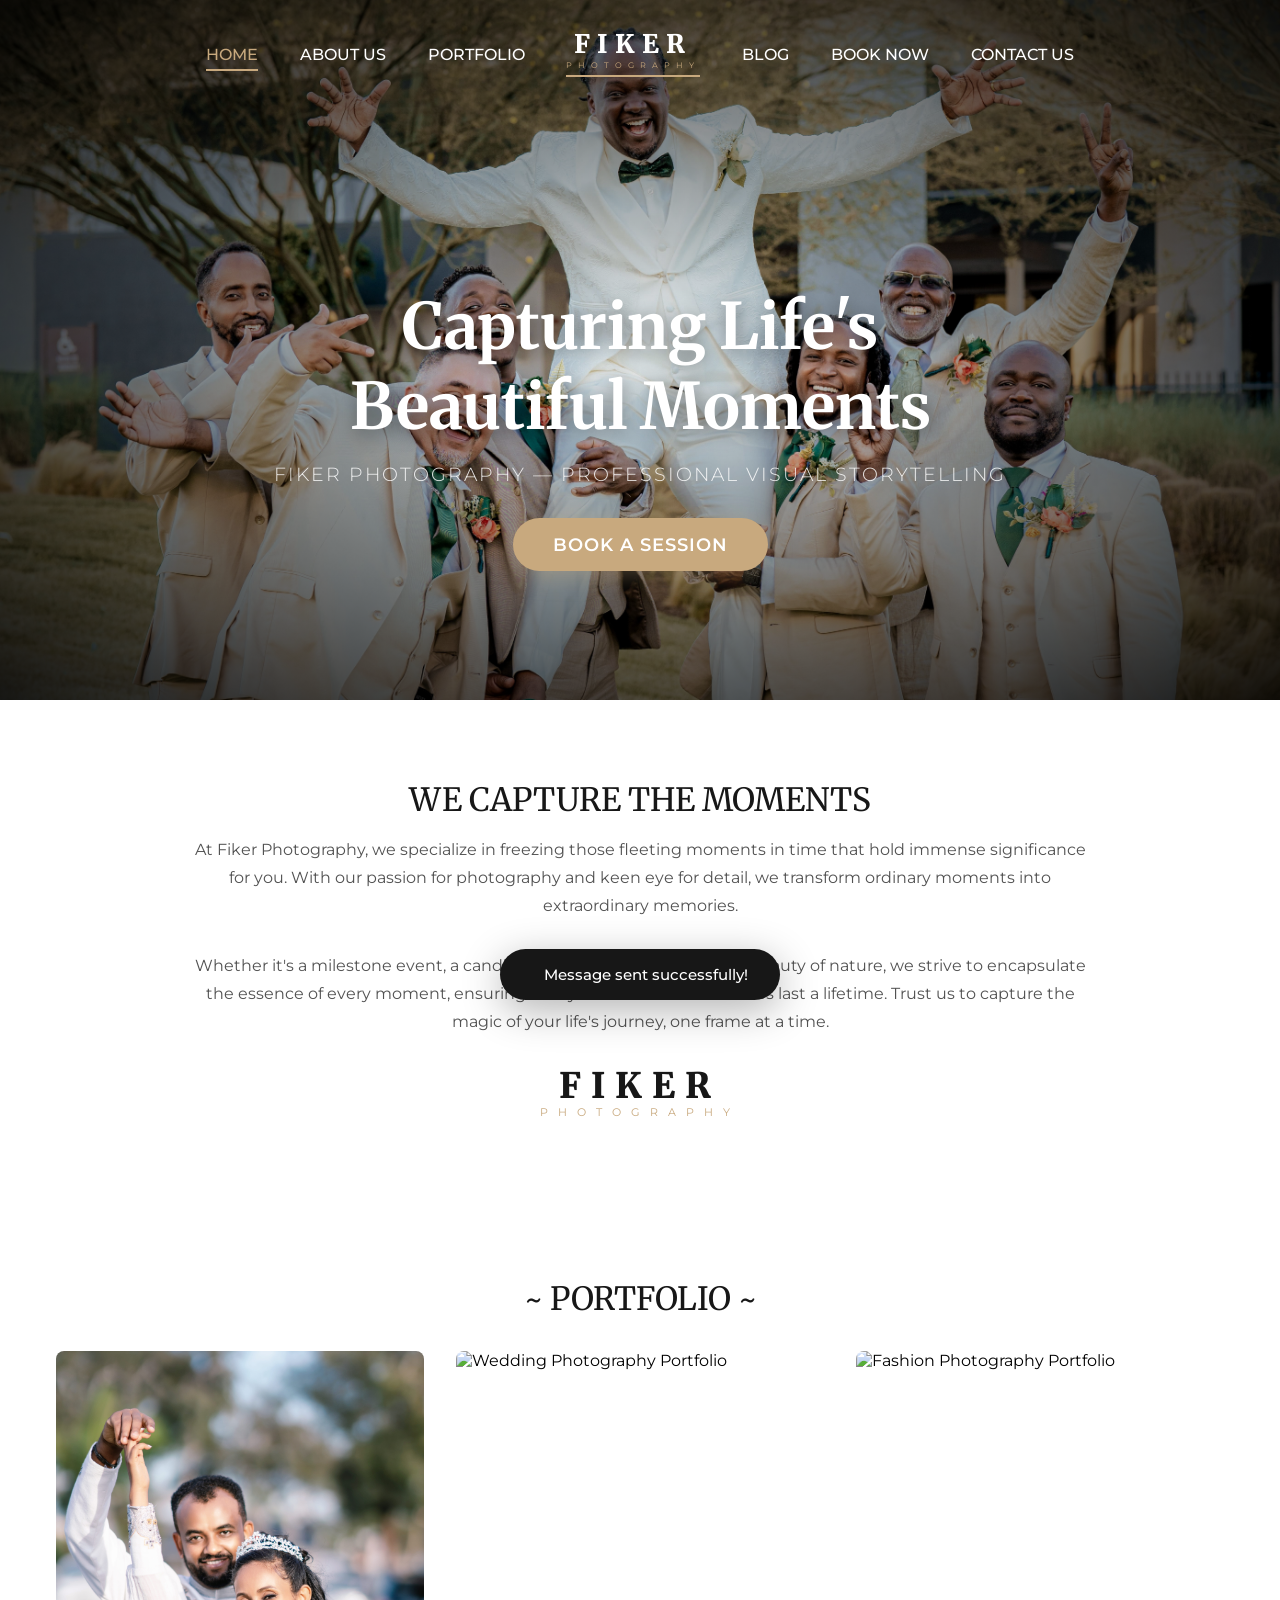
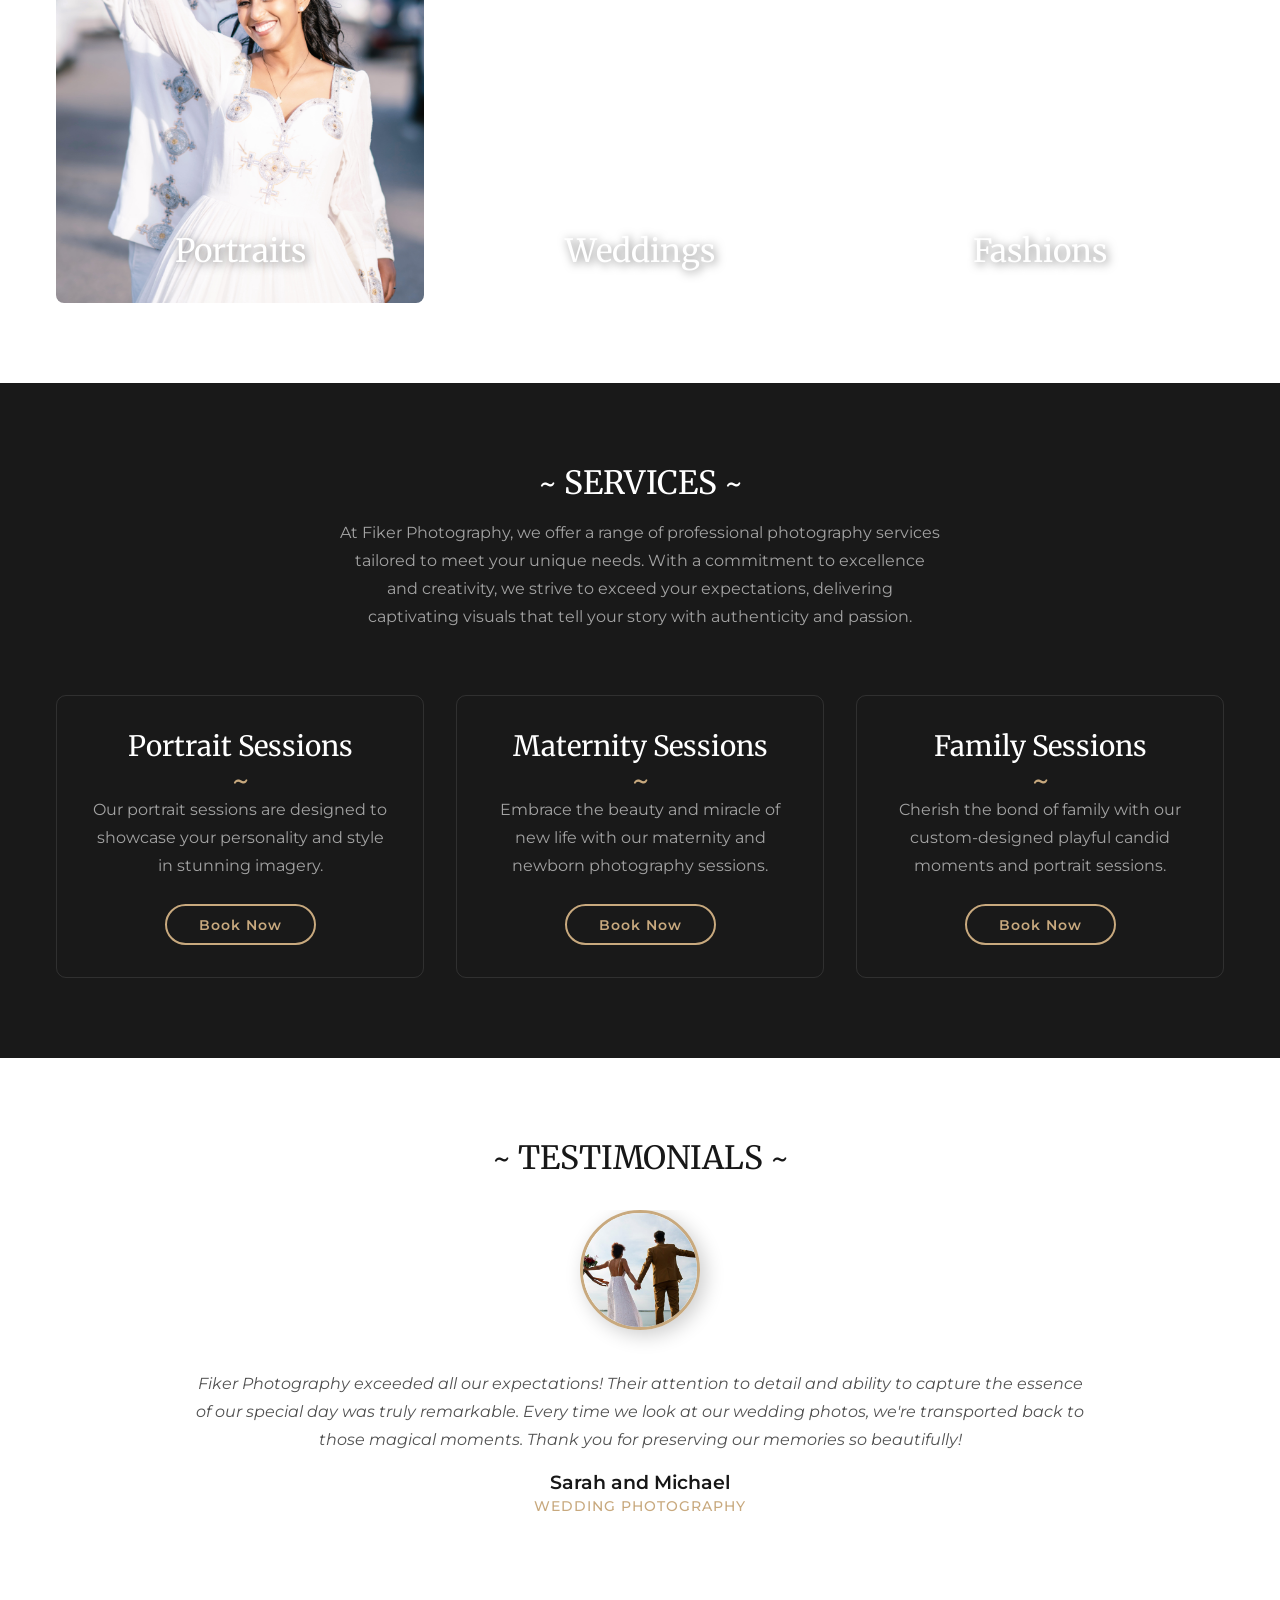
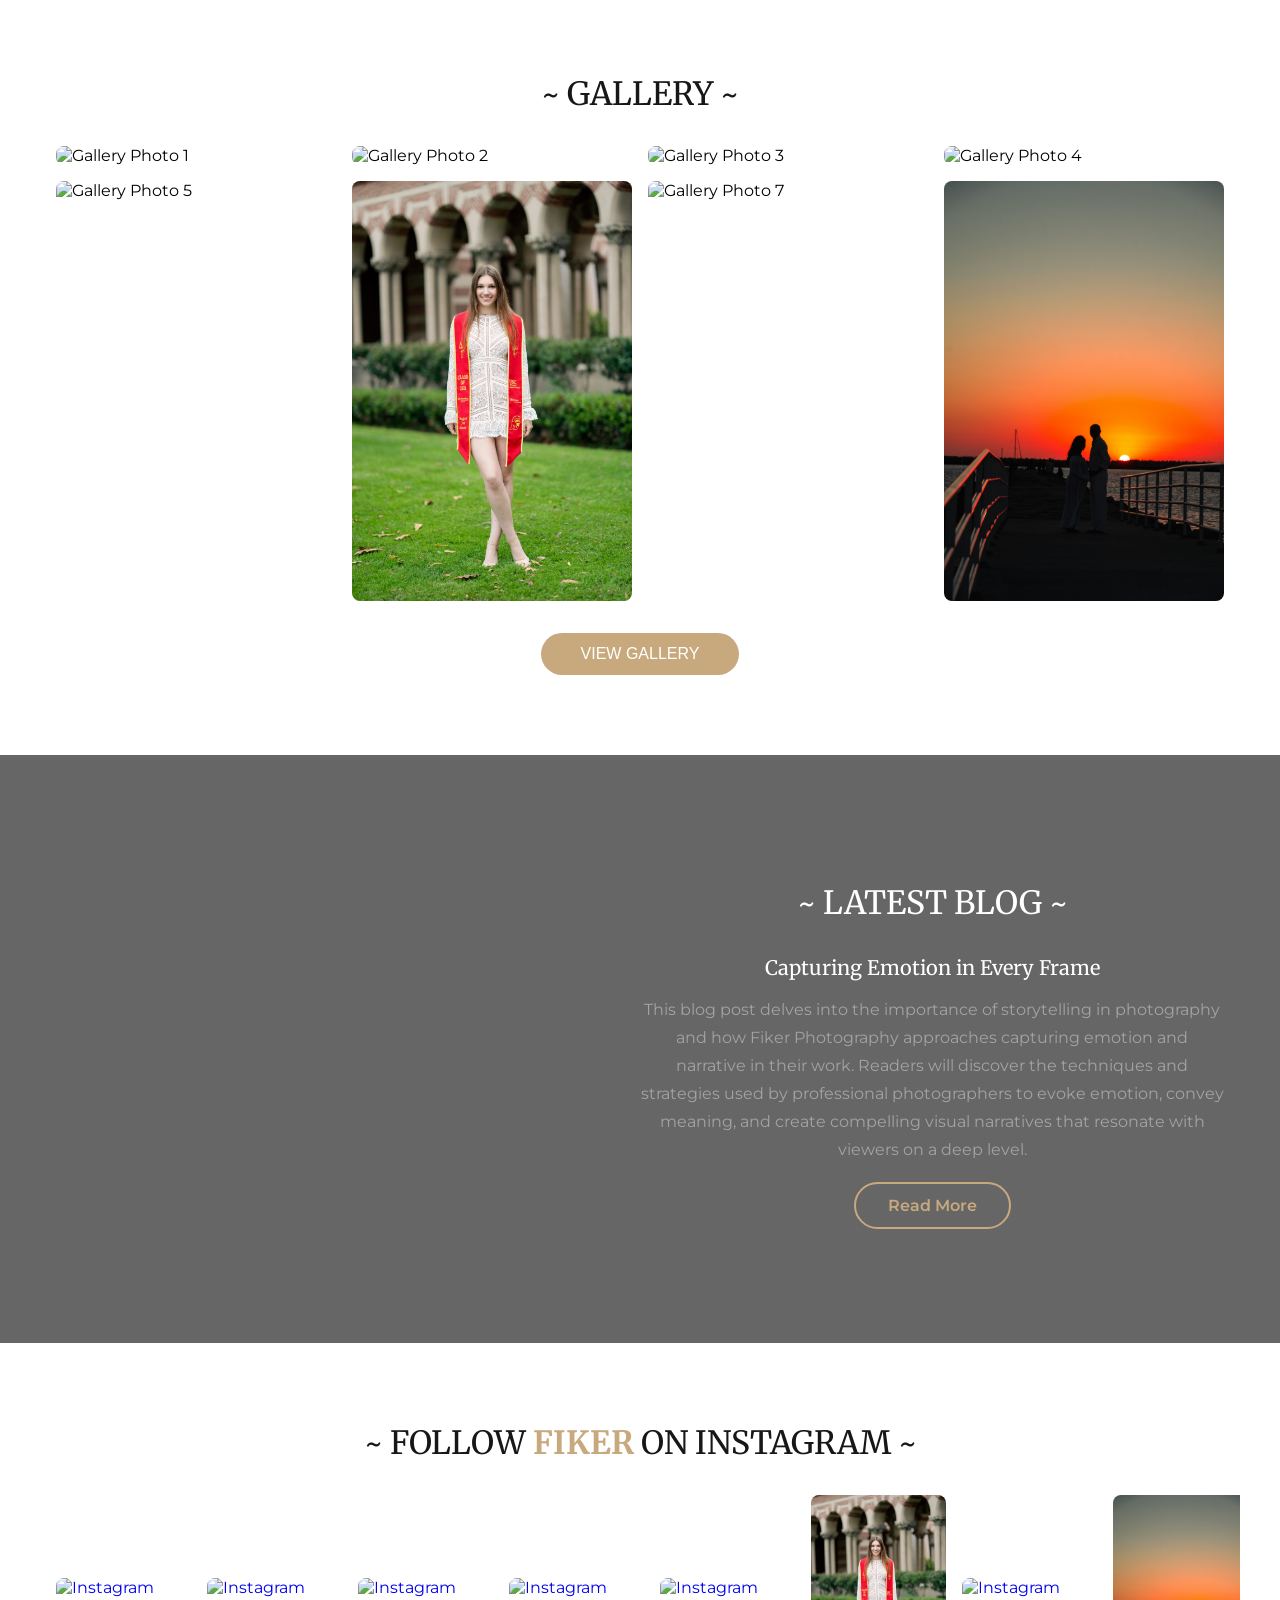
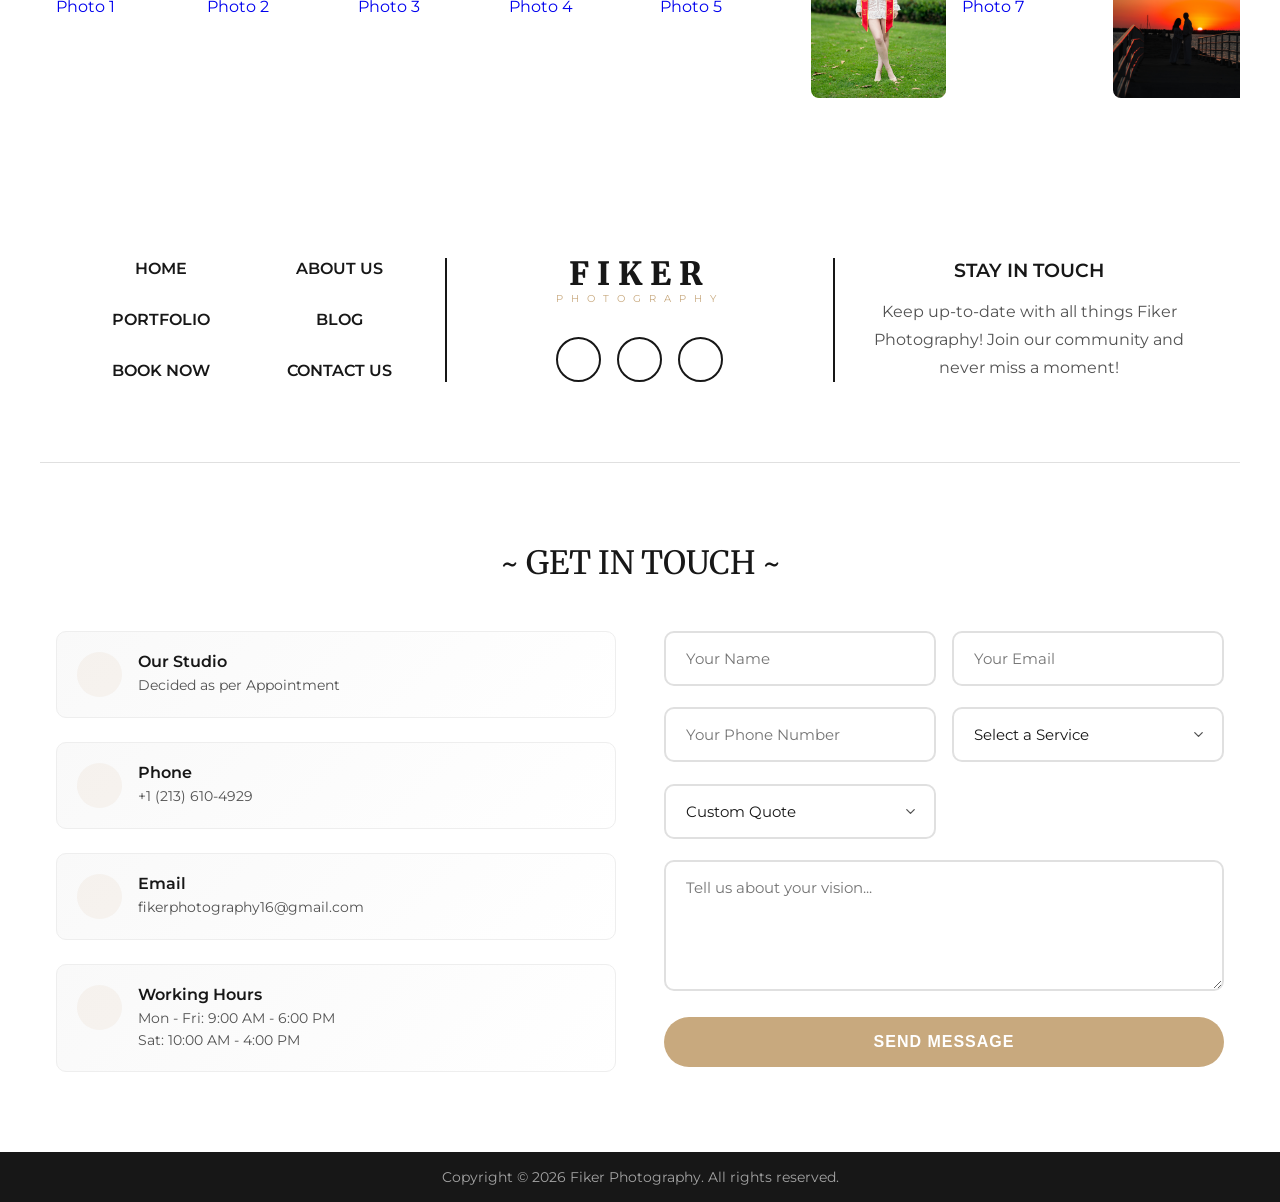
==== commit 3764531a: "Add preloader, transparent nav on scroll, mobile header fix, lazy loading" ====
--- a/index.html
+++ b/index.html
@@ -13,6 +13,15 @@
 </head>
 
 <body>
+  <!-- Preloader -->
+  <div class="preloader" id="preloader">
+    <div class="preloader__brand">
+      <span class="brand__name">FIKER</span>
+      <span class="brand__sub">PHOTOGRAPHY</span>
+    </div>
+    <div class="preloader__bar"></div>
+  </div>
+
   <header class="header" id="home">
     <nav>
       <div class="nav__header">
--- a/styles.css
+++ b/styles.css
@@ -259,7 +259,8 @@
   align-items: center;
   justify-content: space-between;
   gap: 1rem;
-  background-color: var(--text-dark);
+  background-color: transparent;
+  transition: background-color 0.4s ease;
 }
 
 .nav__logo img {
@@ -320,6 +321,11 @@
 .nav__links li a.active {
   border-color: var(--accent);
   color: var(--accent);
+}
+
+/* ==================== SCROLLED NAV STATE ==================== */
+nav.nav--scrolled .nav__header {
+  background-color: var(--text-dark);
 }
 
 /* ==================== ABOUT ==================== */
@@ -1297,6 +1303,74 @@
   transform: translateY(-3px);
 }
 
+/* ==================== PRELOADER ==================== */
+.preloader {
+  position: fixed;
+  top: 0;
+  left: 0;
+  width: 100%;
+  height: 100%;
+  background-color: var(--text-dark);
+  z-index: 10000;
+  display: flex;
+  flex-direction: column;
+  align-items: center;
+  justify-content: center;
+  transition: opacity 0.8s ease, visibility 0.8s ease;
+}
+
+.preloader.loaded {
+  opacity: 0;
+  visibility: hidden;
+  pointer-events: none;
+}
+
+.preloader__brand {
+  display: flex;
+  flex-direction: column;
+  align-items: center;
+  animation: preloaderPulse 1.8s ease-in-out infinite;
+}
+
+.preloader__brand .brand__name {
+  font-size: 2.5rem;
+  letter-spacing: 12px;
+}
+
+.preloader__brand .brand__sub {
+  font-size: 0.7rem;
+  letter-spacing: 10px;
+}
+
+.preloader__bar {
+  margin-top: 2rem;
+  width: 120px;
+  height: 2px;
+  background-color: rgba(255, 255, 255, 0.1);
+  border-radius: 2px;
+  overflow: hidden;
+}
+
+.preloader__bar::after {
+  content: "";
+  display: block;
+  width: 40%;
+  height: 100%;
+  background-color: var(--accent);
+  border-radius: 2px;
+  animation: preloaderSlide 1.2s ease-in-out infinite;
+}
+
+@keyframes preloaderPulse {
+  0%, 100% { opacity: 0.6; }
+  50% { opacity: 1; }
+}
+
+@keyframes preloaderSlide {
+  0% { transform: translateX(-100%); }
+  100% { transform: translateX(400%); }
+}
+
 /* ==================== RESPONSIVE ==================== */
 @media (width > 540px) {
   .portfolio__grid {
@@ -1456,8 +1530,44 @@
     flex-direction: column;
   }
 
+  .header {
+    min-height: 70vh !important;
+    background-size: cover !important;
+    background-position: center center !important;
+  }
+
   .hero__title {
     font-size: 2rem;
+  }
+
+  .hero__subtitle {
+    font-size: 0.9rem;
+  }
+
+  .section__container {
+    padding: 3rem 1rem;
+  }
+
+  .section__header {
+    font-size: 1.5rem;
+    margin-bottom: 2rem;
+  }
+
+  .portfolio__card::after {
+    font-size: 1.5rem;
+    bottom: 1rem;
+  }
+
+  .footer__brand .brand__name {
+    font-size: 1.5rem;
+  }
+
+  .about__brand .brand__name {
+    font-size: 1.8rem;
+  }
+
+  .nav__brand .brand__name {
+    font-size: 1.5rem;
   }
 }
 
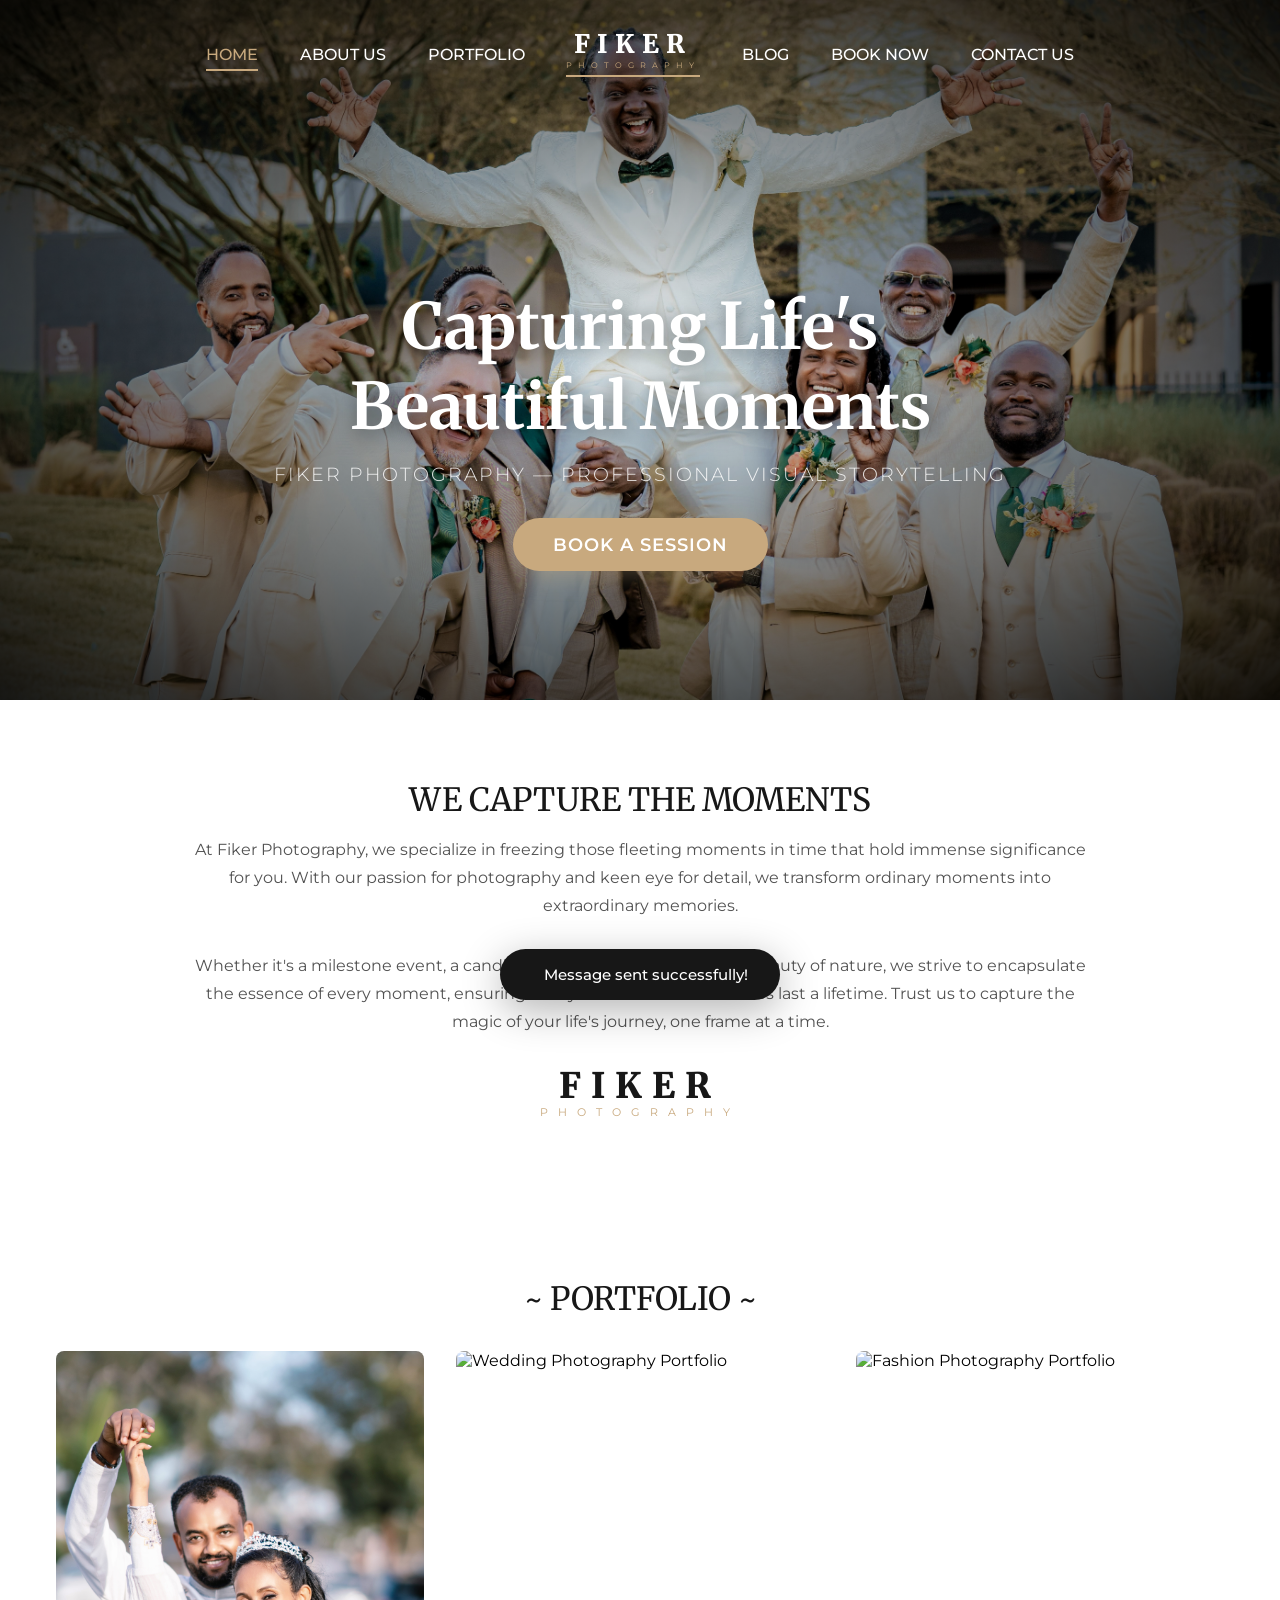
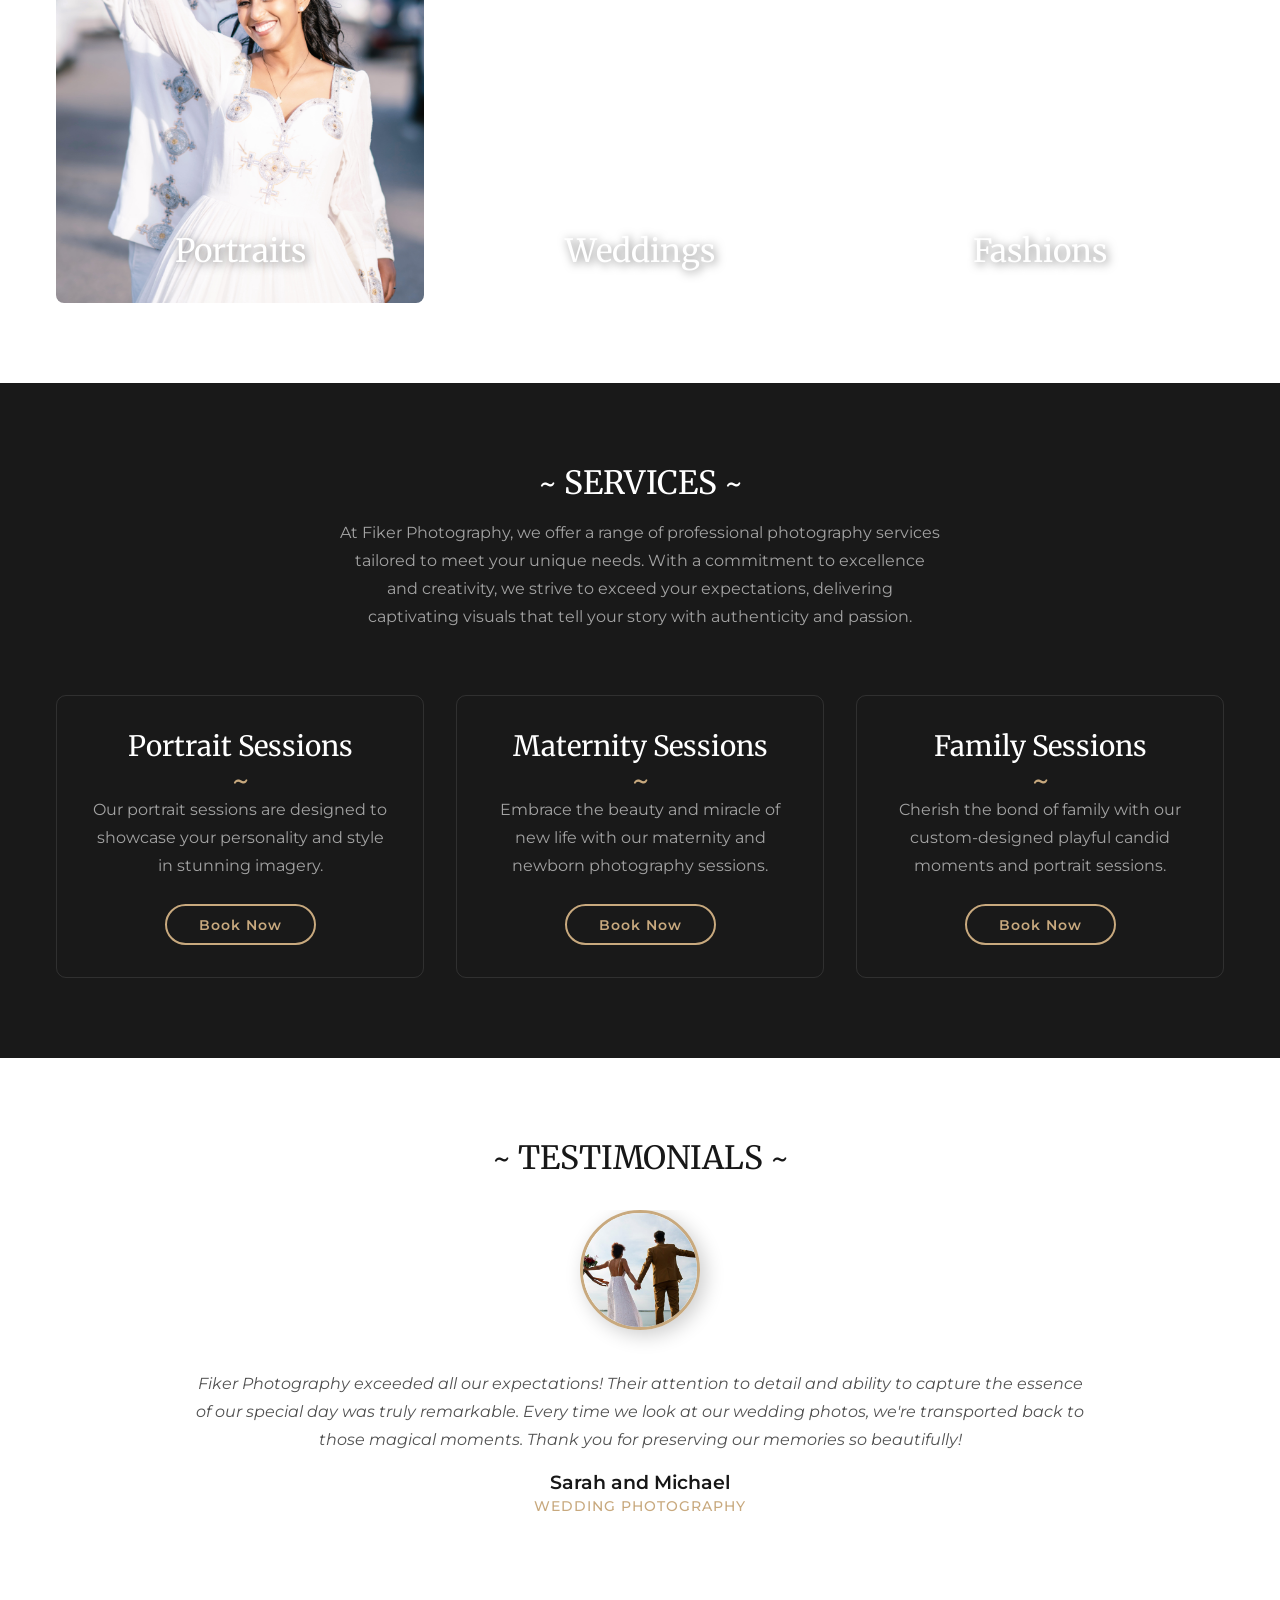
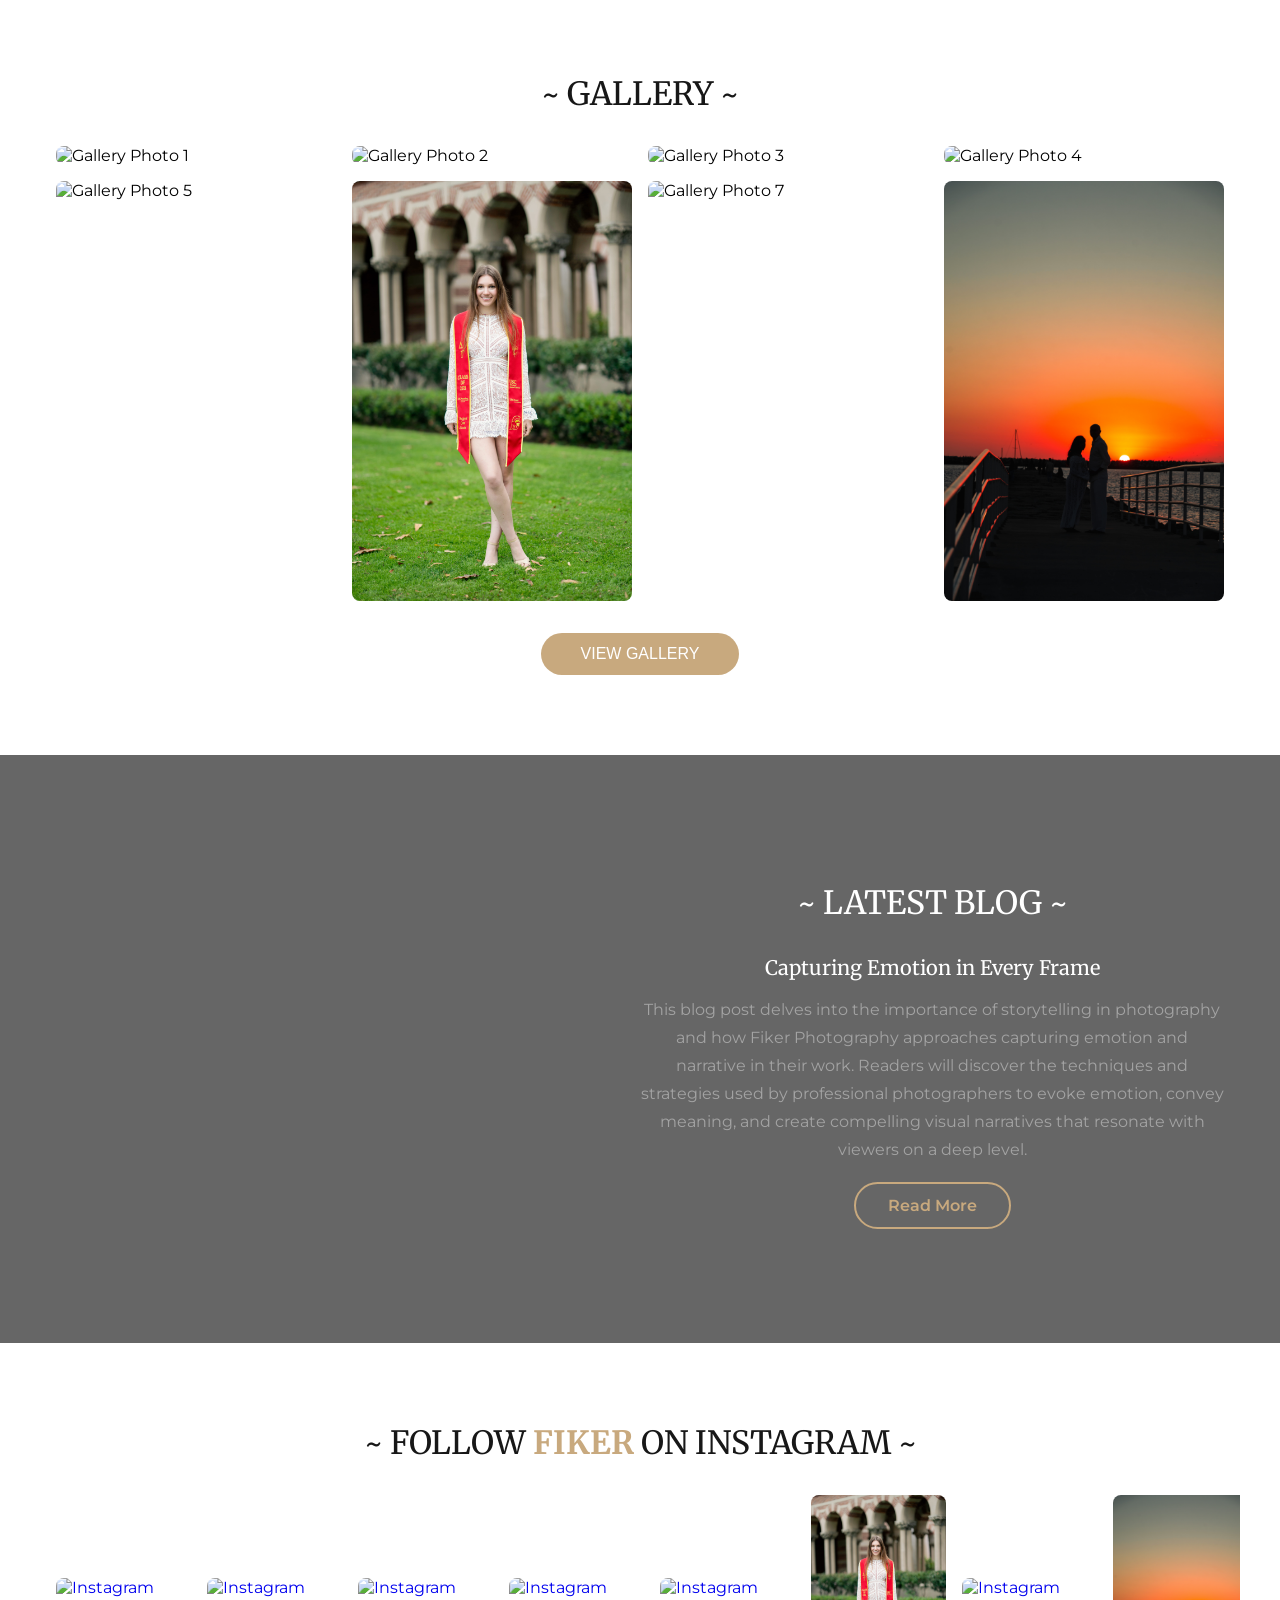
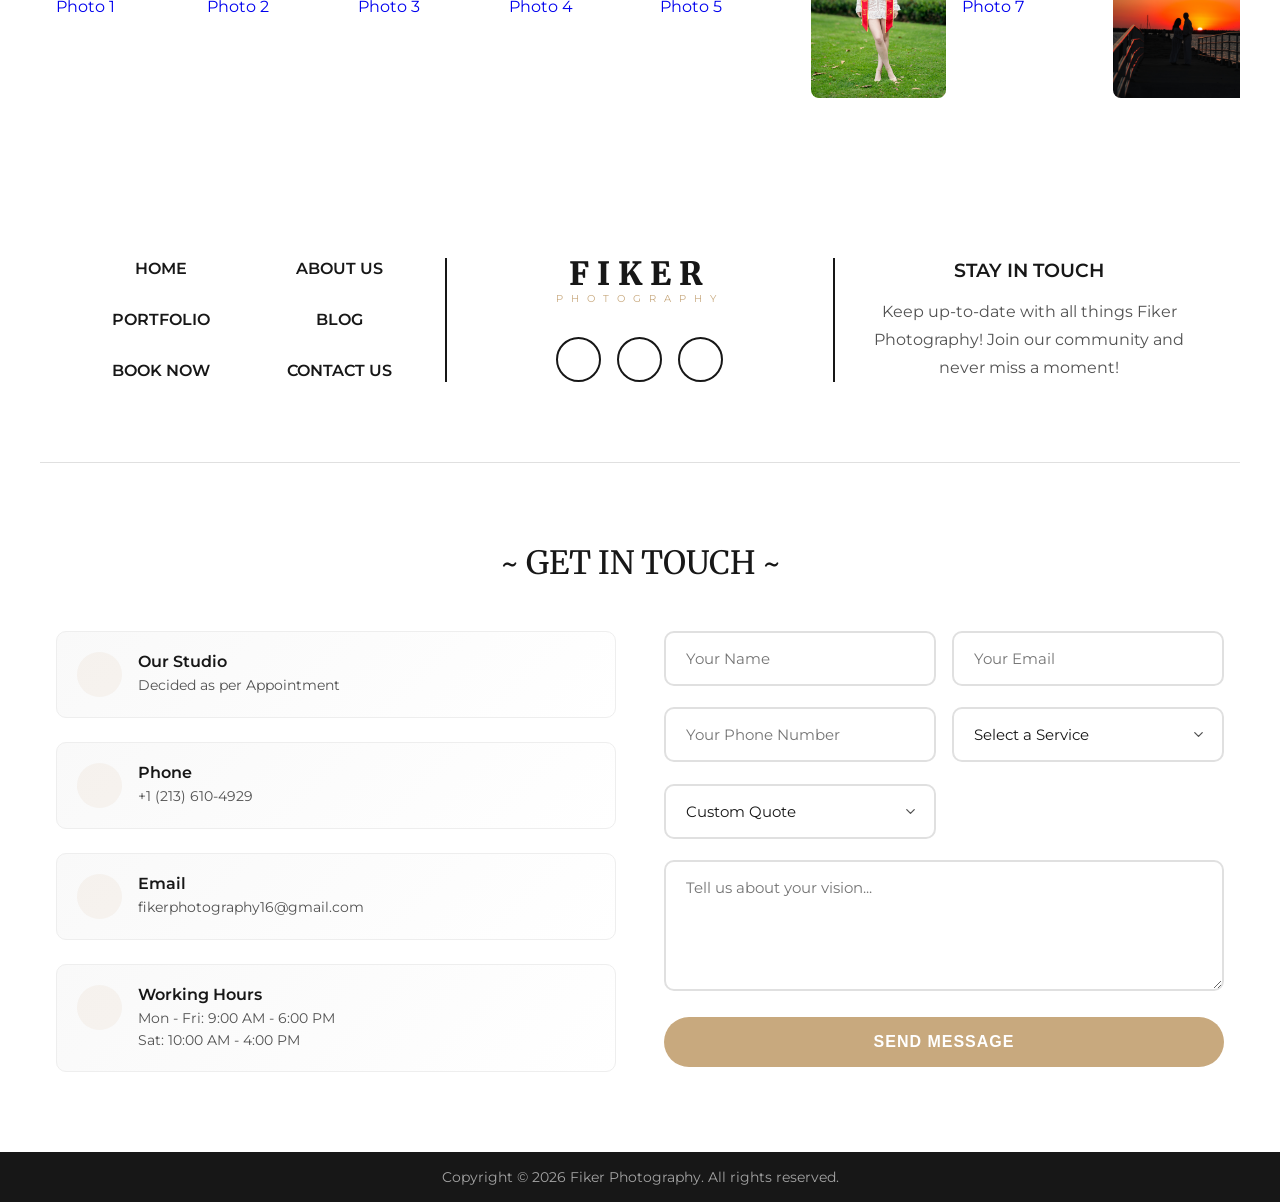
==== commit 09056744: "Nav: remove black bar, keep only hamburger icon, position within header" ====
--- a/index.html
+++ b/index.html
@@ -258,36 +258,44 @@
   <section class="section__container instagram__container">
     <h2 class="section__header">~ FOLLOW <span class="highlight">FIKER</span> ON INSTAGRAM ~</h2>
     <div class="instagram__flex">
-      <a href="https://www.instagram.com/fikerphotography16?utm_source=ig_web_button_share_sheet&igsh=ZDNlZDc0MzIxNw==" target="_blank" rel="noopener noreferrer" class="instagram__link"><img
-          src="assets/image-1.jpg" alt="Instagram Photo 1" />
-        <div class="instagram__overlay"><i class="ri-instagram-line"></i></div>
-      </a>
-      <a href="https://www.instagram.com/fikerphotography16?utm_source=ig_web_button_share_sheet&igsh=ZDNlZDc0MzIxNw==" target="_blank" rel="noopener noreferrer" class="instagram__link"><img
-          src="assets/image-2.jpg" alt="Instagram Photo 2" />
-        <div class="instagram__overlay"><i class="ri-instagram-line"></i></div>
-      </a>
-      <a href="https://www.instagram.com/fikerphotography16?utm_source=ig_web_button_share_sheet&igsh=ZDNlZDc0MzIxNw==" target="_blank" rel="noopener noreferrer" class="instagram__link"><img
-          src="assets/image-3.jpg" alt="Instagram Photo 3" />
-        <div class="instagram__overlay"><i class="ri-instagram-line"></i></div>
-      </a>
-      <a href="https://www.instagram.com/fikerphotography16?utm_source=ig_web_button_share_sheet&igsh=ZDNlZDc0MzIxNw==" target="_blank" rel="noopener noreferrer" class="instagram__link"><img
-          src="assets/image-4.jpg" alt="Instagram Photo 4" />
-        <div class="instagram__overlay"><i class="ri-instagram-line"></i></div>
-      </a>
-      <a href="https://www.instagram.com/fikerphotography16?utm_source=ig_web_button_share_sheet&igsh=ZDNlZDc0MzIxNw==" target="_blank" rel="noopener noreferrer" class="instagram__link"><img
-          src="assets/image-5.jpg" alt="Instagram Photo 5" />
-        <div class="instagram__overlay"><i class="ri-instagram-line"></i></div>
-      </a>
-      <a href="https://www.instagram.com/fikerphotography16?utm_source=ig_web_button_share_sheet&igsh=ZDNlZDc0MzIxNw==" target="_blank" rel="noopener noreferrer" class="instagram__link"><img
-          src="assets/image-6.jpg" alt="Instagram Photo 6" />
-        <div class="instagram__overlay"><i class="ri-instagram-line"></i></div>
-      </a>
-      <a href="https://www.instagram.com/fikerphotography16?utm_source=ig_web_button_share_sheet&igsh=ZDNlZDc0MzIxNw==" target="_blank" rel="noopener noreferrer" class="instagram__link"><img
-          src="assets/image-7.jpg" alt="Instagram Photo 7" />
-        <div class="instagram__overlay"><i class="ri-instagram-line"></i></div>
-      </a>
-      <a href="https://www.instagram.com/fikerphotography16?utm_source=ig_web_button_share_sheet&igsh=ZDNlZDc0MzIxNw==" target="_blank" rel="noopener noreferrer" class="instagram__link"><img
-          src="assets/image-8.jpg" alt="Instagram Photo 8" />
+      <a href="https://www.instagram.com/fikerphotography16?utm_source=ig_web_button_share_sheet&igsh=ZDNlZDc0MzIxNw=="
+        target="_blank" rel="noopener noreferrer" class="instagram__link"><img src="assets/image-1.jpg"
+          alt="Instagram Photo 1" />
+        <div class="instagram__overlay"><i class="ri-instagram-line"></i></div>
+      </a>
+      <a href="https://www.instagram.com/fikerphotography16?utm_source=ig_web_button_share_sheet&igsh=ZDNlZDc0MzIxNw=="
+        target="_blank" rel="noopener noreferrer" class="instagram__link"><img src="assets/image-2.jpg"
+          alt="Instagram Photo 2" />
+        <div class="instagram__overlay"><i class="ri-instagram-line"></i></div>
+      </a>
+      <a href="https://www.instagram.com/fikerphotography16?utm_source=ig_web_button_share_sheet&igsh=ZDNlZDc0MzIxNw=="
+        target="_blank" rel="noopener noreferrer" class="instagram__link"><img src="assets/image-3.jpg"
+          alt="Instagram Photo 3" />
+        <div class="instagram__overlay"><i class="ri-instagram-line"></i></div>
+      </a>
+      <a href="https://www.instagram.com/fikerphotography16?utm_source=ig_web_button_share_sheet&igsh=ZDNlZDc0MzIxNw=="
+        target="_blank" rel="noopener noreferrer" class="instagram__link"><img src="assets/image-4.jpg"
+          alt="Instagram Photo 4" />
+        <div class="instagram__overlay"><i class="ri-instagram-line"></i></div>
+      </a>
+      <a href="https://www.instagram.com/fikerphotography16?utm_source=ig_web_button_share_sheet&igsh=ZDNlZDc0MzIxNw=="
+        target="_blank" rel="noopener noreferrer" class="instagram__link"><img src="assets/image-5.jpg"
+          alt="Instagram Photo 5" />
+        <div class="instagram__overlay"><i class="ri-instagram-line"></i></div>
+      </a>
+      <a href="https://www.instagram.com/fikerphotography16?utm_source=ig_web_button_share_sheet&igsh=ZDNlZDc0MzIxNw=="
+        target="_blank" rel="noopener noreferrer" class="instagram__link"><img src="assets/image-6.jpg"
+          alt="Instagram Photo 6" />
+        <div class="instagram__overlay"><i class="ri-instagram-line"></i></div>
+      </a>
+      <a href="https://www.instagram.com/fikerphotography16?utm_source=ig_web_button_share_sheet&igsh=ZDNlZDc0MzIxNw=="
+        target="_blank" rel="noopener noreferrer" class="instagram__link"><img src="assets/image-7.jpg"
+          alt="Instagram Photo 7" />
+        <div class="instagram__overlay"><i class="ri-instagram-line"></i></div>
+      </a>
+      <a href="https://www.instagram.com/fikerphotography16?utm_source=ig_web_button_share_sheet&igsh=ZDNlZDc0MzIxNw=="
+        target="_blank" rel="noopener noreferrer" class="instagram__link"><img src="assets/image-8.jpg"
+          alt="Instagram Photo 8" />
         <div class="instagram__overlay"><i class="ri-instagram-line"></i></div>
       </a>
     </div>
@@ -303,8 +311,8 @@
         <div class="footer__socials">
           <a href="https://facebook.com" target="_blank" rel="noopener noreferrer" aria-label="Facebook"><i
               class="ri-facebook-fill"></i></a>
-          <a href="https://www.instagram.com/fikerphotography16?utm_source=ig_web_button_share_sheet&igsh=ZDNlZDc0MzIxNw==" target="_blank" rel="noopener noreferrer" aria-label="Instagram"><i
-              class="ri-instagram-line"></i></a>
+          <a href="https://www.instagram.com/fikerphotography16?utm_source=ig_web_button_share_sheet&igsh=ZDNlZDc0MzIxNw=="
+            target="_blank" rel="noopener noreferrer" aria-label="Instagram"><i class="ri-instagram-line"></i></a>
 
           <a href="https://youtube.com" target="_blank" rel="noopener noreferrer" aria-label="YouTube"><i
               class="ri-youtube-fill"></i></a>
--- a/styles.css
+++ b/styles.css
@@ -244,7 +244,7 @@
 
 /* ==================== NAV ==================== */
 nav {
-  position: fixed;
+  position: absolute;
   isolation: isolate;
   top: 0;
   width: 100%;
@@ -257,10 +257,13 @@
   padding: 1rem;
   display: flex;
   align-items: center;
-  justify-content: space-between;
+  justify-content: flex-end;
   gap: 1rem;
   background-color: transparent;
-  transition: background-color 0.4s ease;
+}
+
+.nav__header .nav__logo {
+  display: none;
 }
 
 .nav__logo img {
@@ -321,11 +324,6 @@
 .nav__links li a.active {
   border-color: var(--accent);
   color: var(--accent);
-}
-
-/* ==================== SCROLLED NAV STATE ==================== */
-nav.nav--scrolled .nav__header {
-  background-color: var(--text-dark);
 }
 
 /* ==================== ABOUT ==================== */
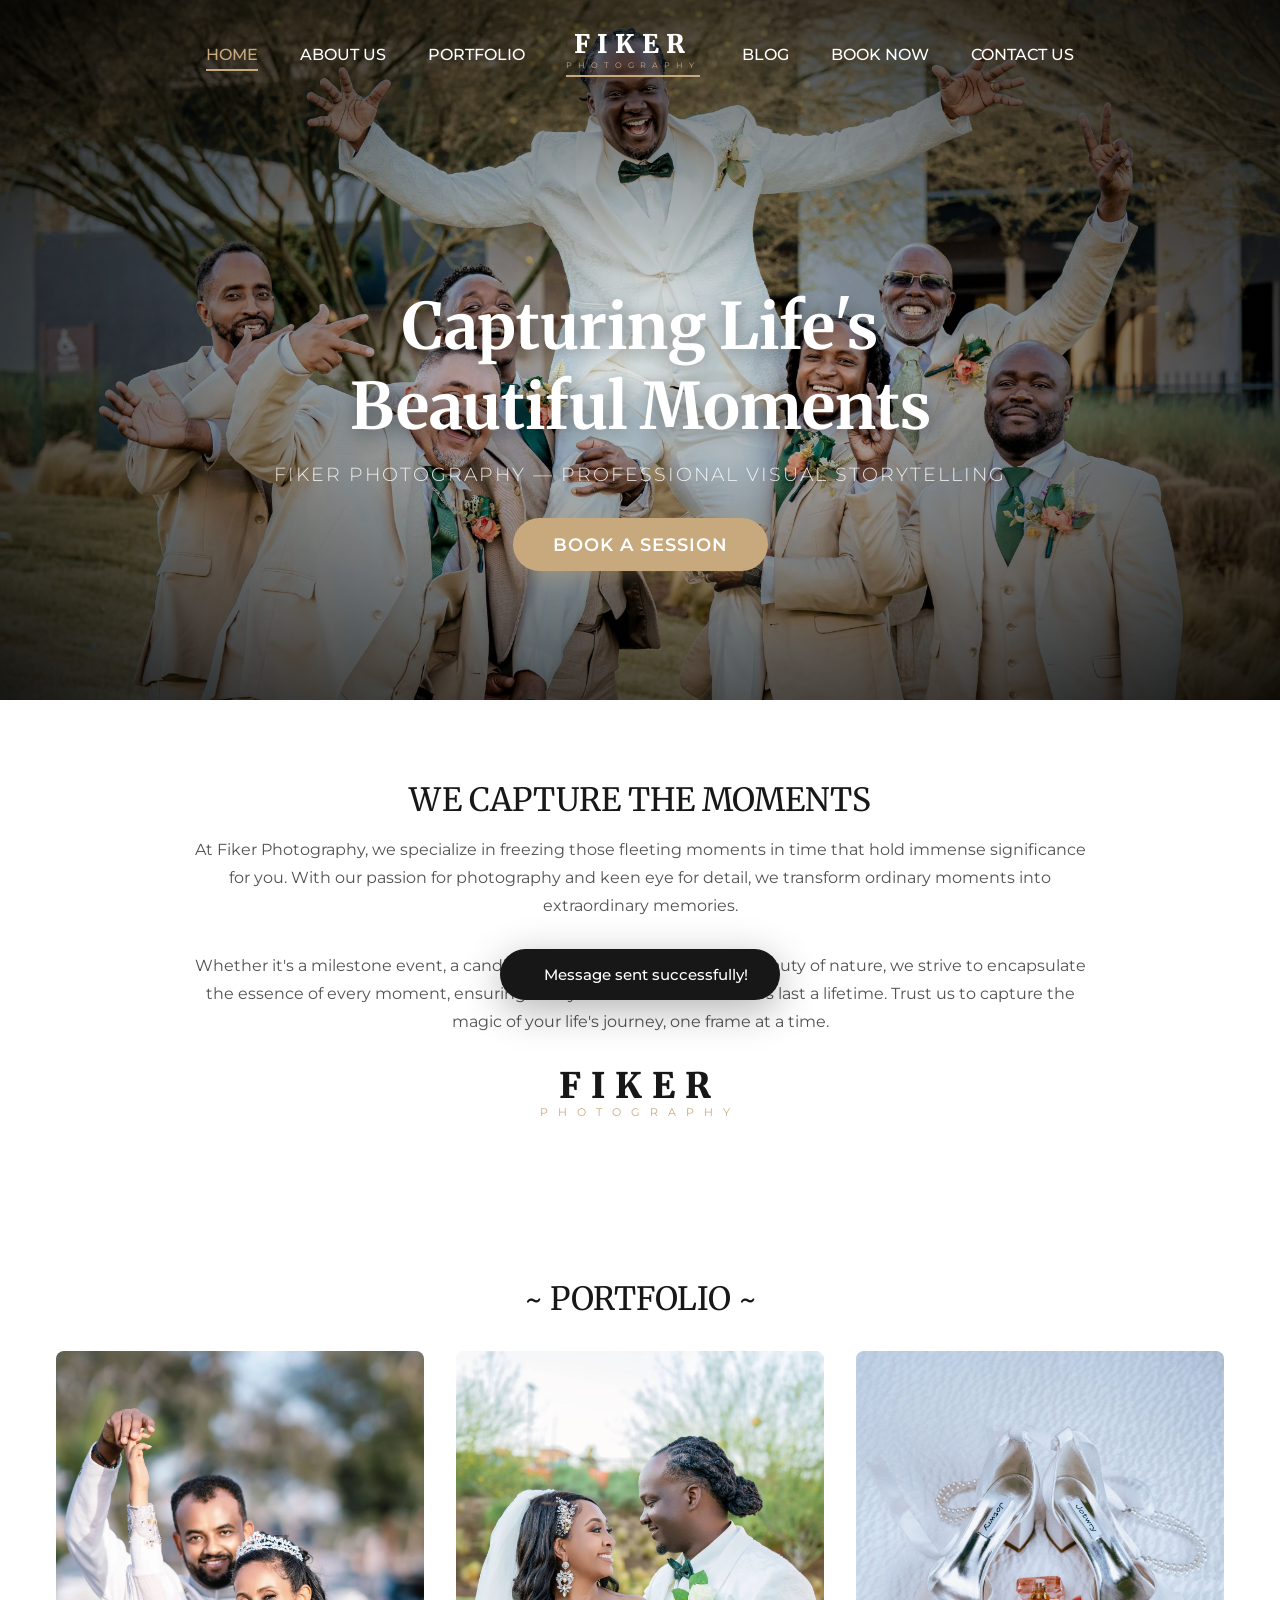
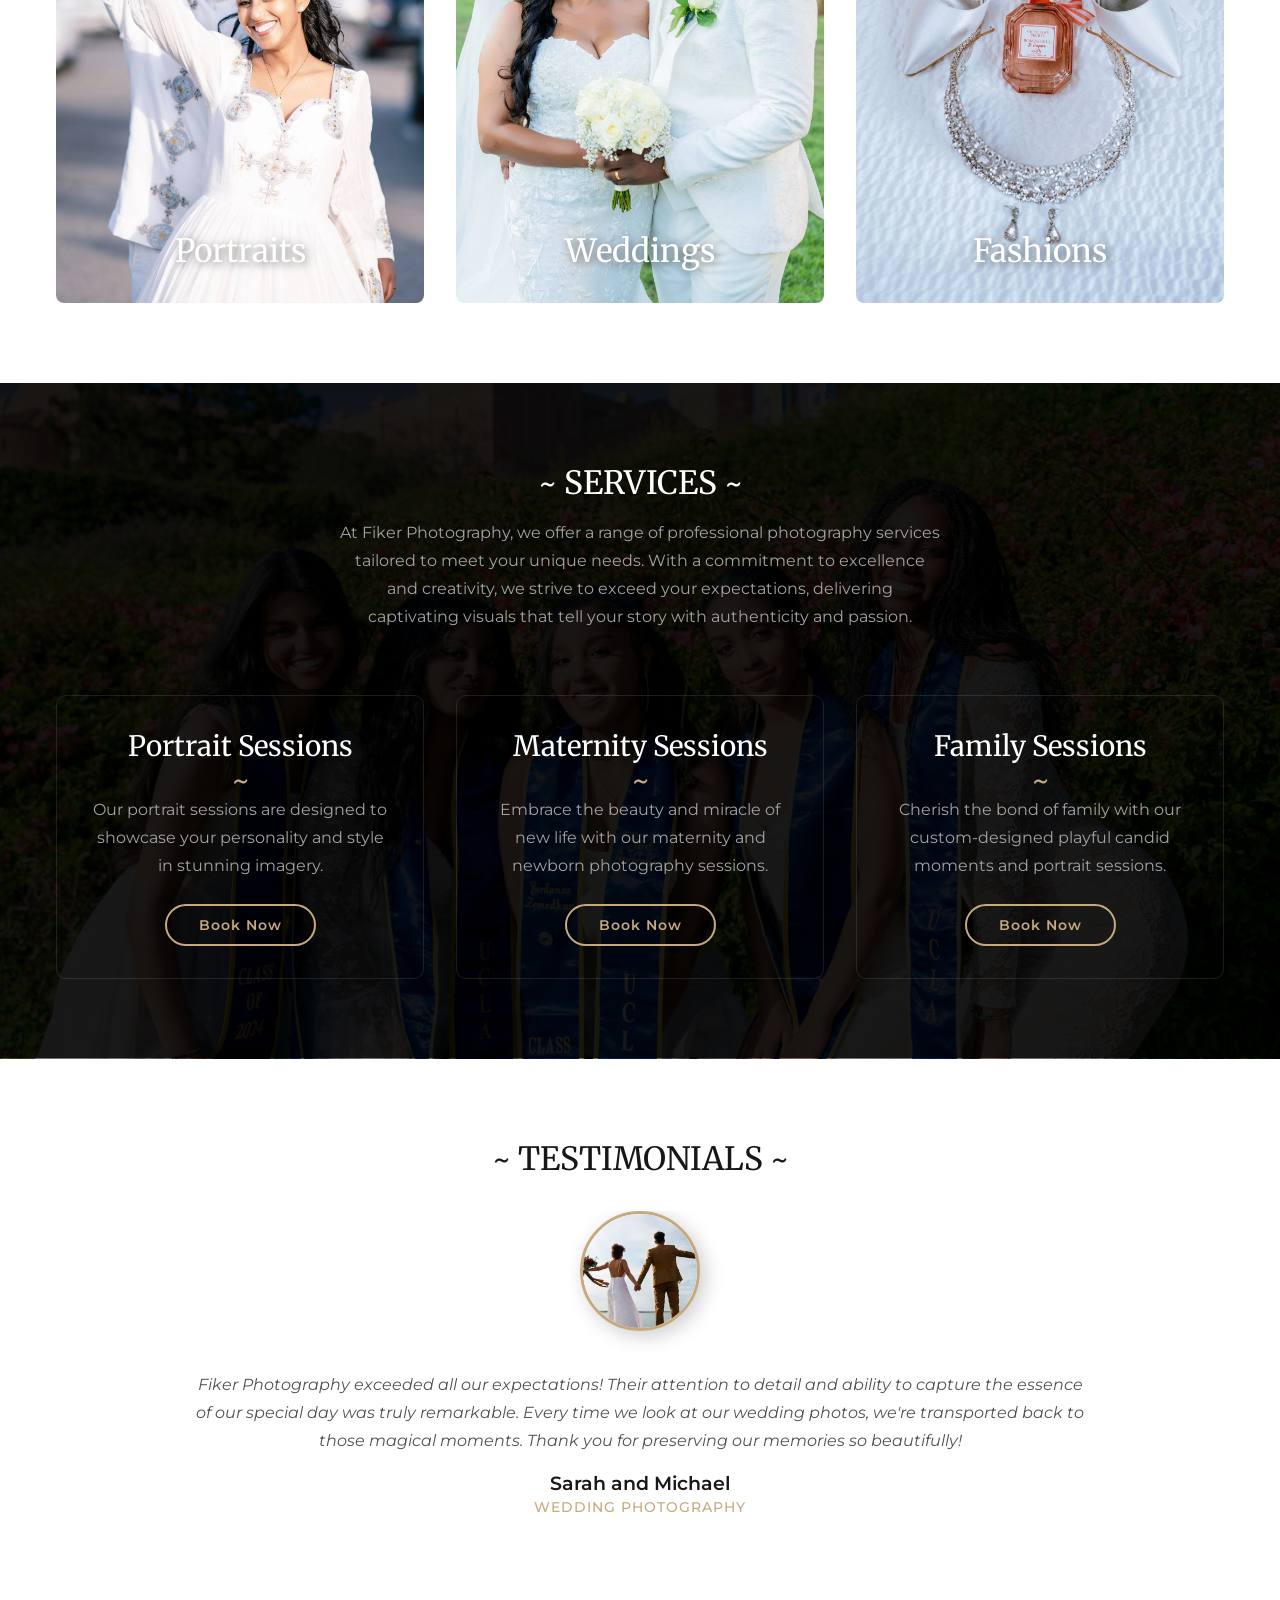
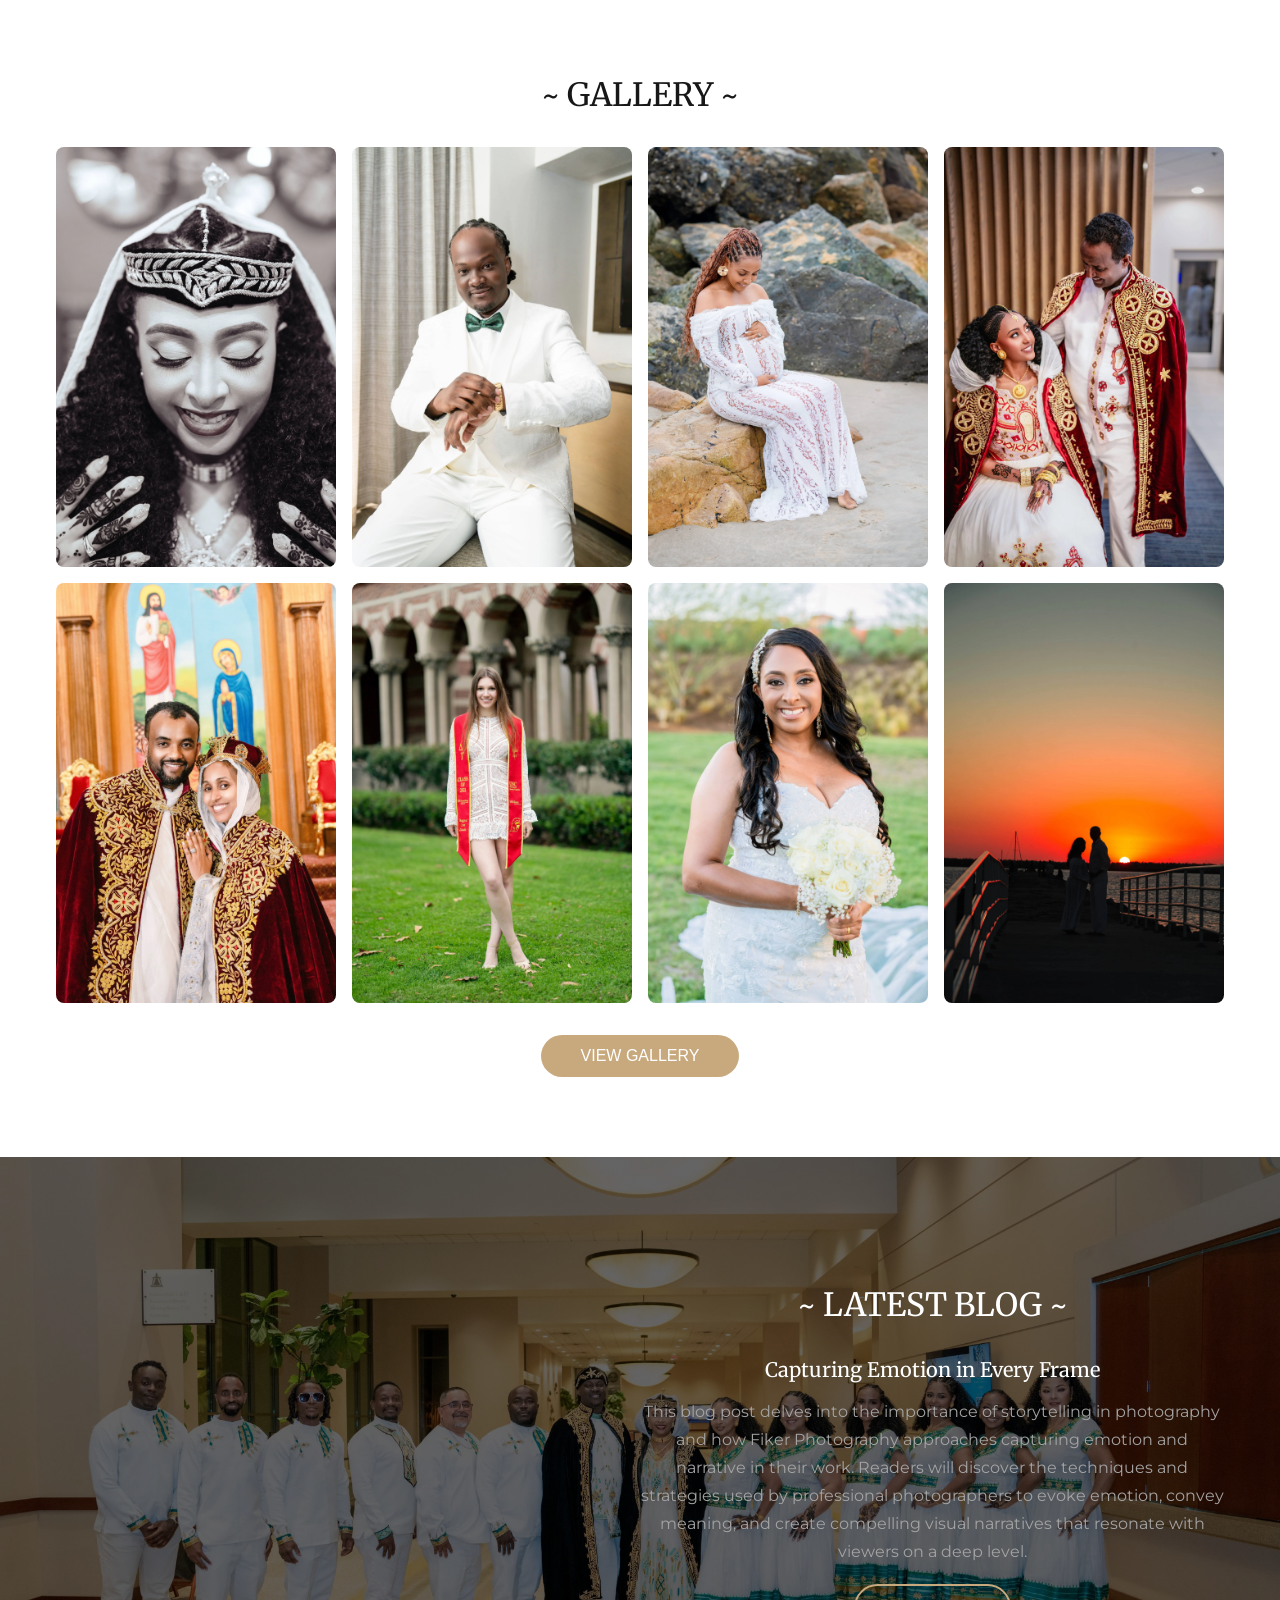
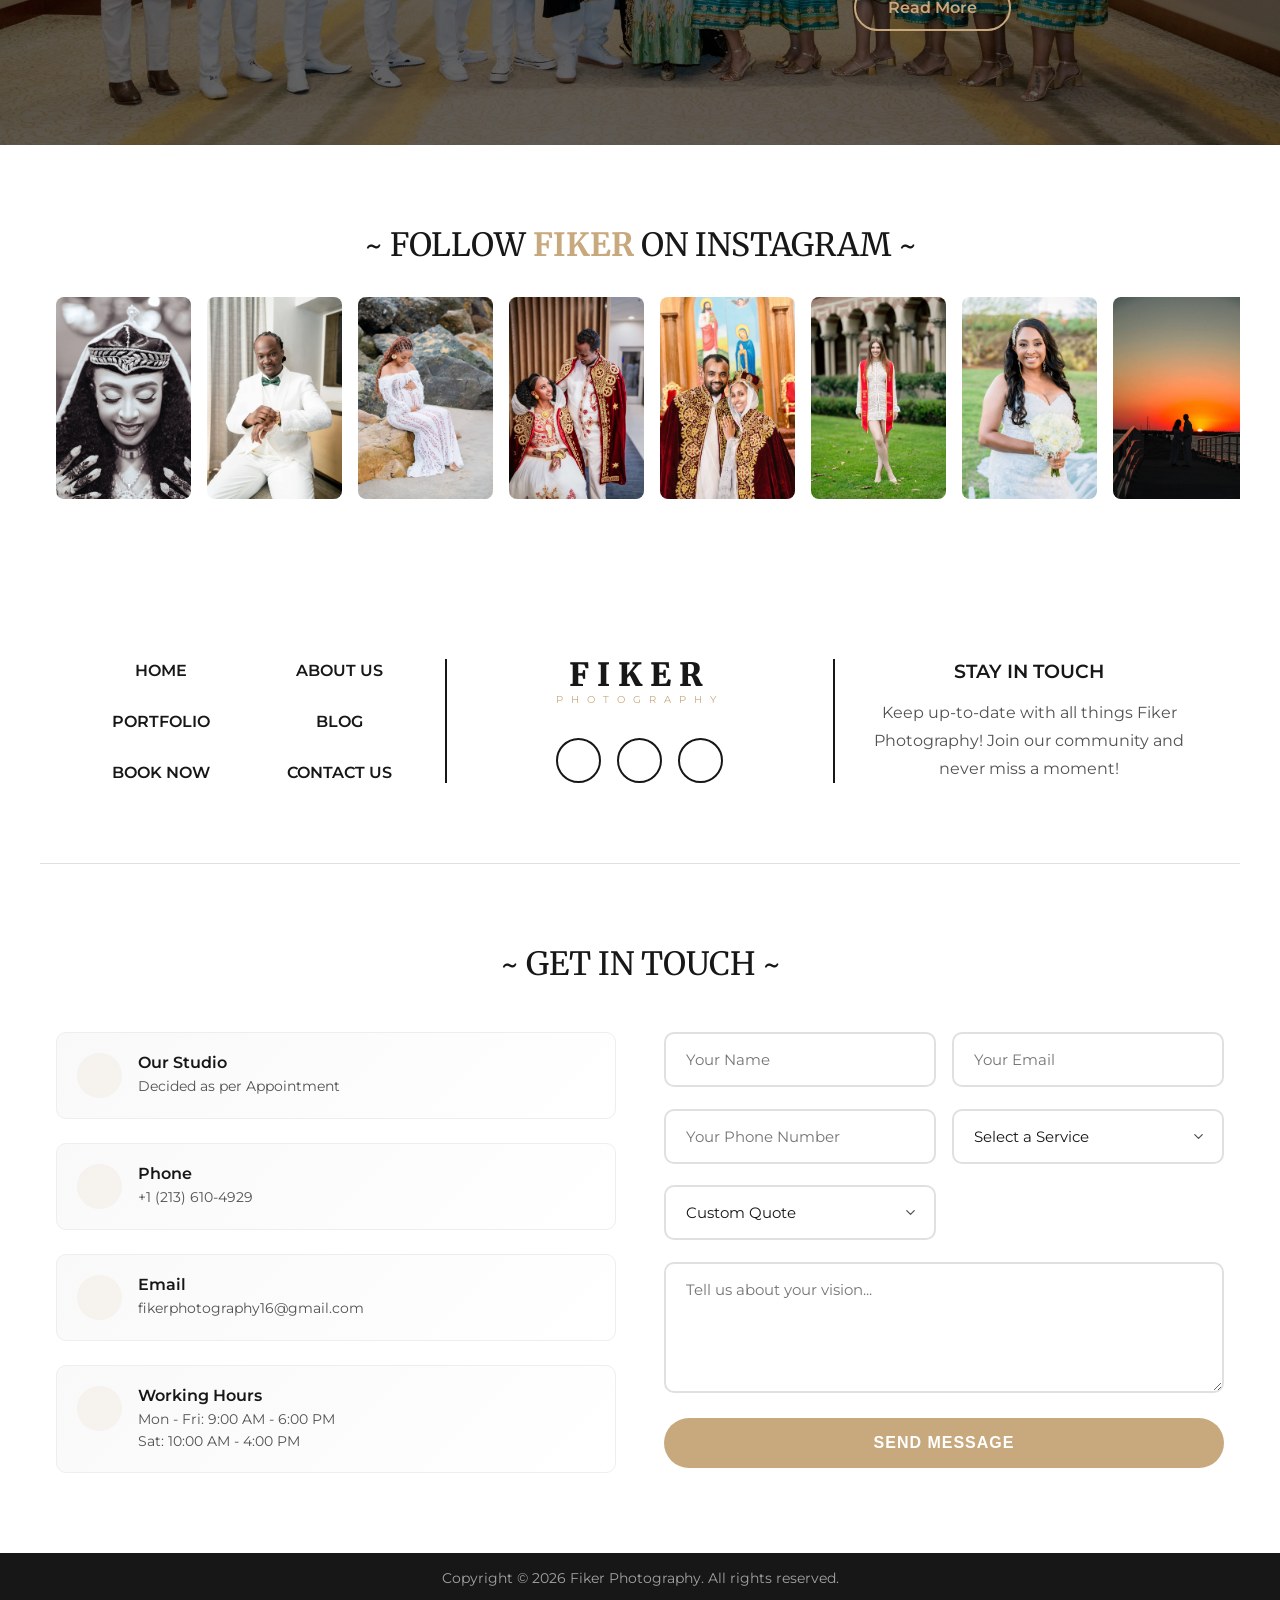
==== commit fffdbc19: "Convert all images to WebP, add automated admin panel with GitHub integration, update all references" ====
--- a/index.html
+++ b/index.html
@@ -82,19 +82,19 @@
     <h2 class="section__header">~ PORTFOLIO ~</h2>
     <div class="portfolio__grid">
       <div class="portfolio__card" data-category="portraits">
-        <img src="assets/portfolio-1.jpg" alt="Portrait Photography Portfolio" />
+        <img src="assets/portfolio-1.webp" alt="Portrait Photography Portfolio" />
         <div class="portfolio__content">
           <a href="portfolio.html" class="btn portfolio__view__btn">VIEW PORTFOLIO</a>
         </div>
       </div>
       <div class="portfolio__card" data-category="weddings">
-        <img src="assets/portfolio-2.jpg" alt="Wedding Photography Portfolio" />
+        <img src="assets/portfolio-2.webp" alt="Wedding Photography Portfolio" />
         <div class="portfolio__content">
           <a href="portfolio.html" class="btn portfolio__view__btn">VIEW PORTFOLIO</a>
         </div>
       </div>
       <div class="portfolio__card" data-category="fashions">
-        <img src="assets/portfolio-3.jpg" alt="Fashion Photography Portfolio" />
+        <img src="assets/portfolio-3.webp" alt="Fashion Photography Portfolio" />
         <div class="portfolio__content">
           <a href="portfolio.html" class="btn portfolio__view__btn">VIEW PORTFOLIO</a>
         </div>
@@ -150,7 +150,7 @@
         <!-- Slides -->
         <div class="swiper-slide">
           <div class="client__card">
-            <img src="assets/client-1.jpg" alt="Sarah and Michael - Happy Clients" />
+            <img src="assets/client-1.webp" alt="Sarah and Michael - Happy Clients" />
             <div class="client__stars">
               <i class="ri-star-fill"></i>
               <i class="ri-star-fill"></i>
@@ -171,7 +171,7 @@
         </div>
         <div class="swiper-slide">
           <div class="client__card">
-            <img src="assets/client-2.jpg" alt="The Johnson Family - Happy Clients" />
+            <img src="assets/client-2.webp" alt="The Johnson Family - Happy Clients" />
             <div class="client__stars">
               <i class="ri-star-fill"></i>
               <i class="ri-star-fill"></i>
@@ -192,7 +192,7 @@
         </div>
         <div class="swiper-slide">
           <div class="client__card">
-            <img src="assets/client-3.jpg" alt="Emily and David - Happy Clients" />
+            <img src="assets/client-3.webp" alt="Emily and David - Happy Clients" />
             <div class="client__stars">
               <i class="ri-star-fill"></i>
               <i class="ri-star-fill"></i>
@@ -221,14 +221,16 @@
   <section class="section__container gallery__container" id="gallery">
     <h2 class="section__header">~ GALLERY ~</h2>
     <div class="gallery__grid">
-      <img src="assets/image-1.jpg" alt="Gallery Photo 1" class="gallery__img" />
-      <img src="assets/image-2.jpg" alt="Gallery Photo 2" class="gallery__img" />
-      <img src="assets/image-3.jpg" alt="Gallery Photo 3" class="gallery__img" />
-      <img src="assets/image-4.jpg" alt="Gallery Photo 4" class="gallery__img" />
-      <img src="assets/image-5.jpg" alt="Gallery Photo 5" class="gallery__img" />
-      <img src="assets/image-6.jpg" alt="Gallery Photo 6" class="gallery__img" />
-      <img src="assets/image-7.jpg" alt="Gallery Photo 7" class="gallery__img" />
-      <img src="assets/image-8.jpg" alt="Gallery Photo 8" class="gallery__img" />
+      <!-- ADMIN:GALLERY_START -->
+      <img src="assets/image-1.webp" alt="Gallery Photo 1" class="gallery__img" />
+      <img src="assets/image-2.webp" alt="Gallery Photo 2" class="gallery__img" />
+      <img src="assets/image-3.webp" alt="Gallery Photo 3" class="gallery__img" />
+      <img src="assets/image-4.webp" alt="Gallery Photo 4" class="gallery__img" />
+      <img src="assets/image-5.webp" alt="Gallery Photo 5" class="gallery__img" />
+      <img src="assets/image-6.webp" alt="Gallery Photo 6" class="gallery__img" />
+      <img src="assets/image-7.webp" alt="Gallery Photo 7" class="gallery__img" />
+      <img src="assets/image-8.webp" alt="Gallery Photo 8" class="gallery__img" />
+      <!-- ADMIN:GALLERY_END -->
     </div>
     <div class="gallery__btn">
       <button class="btn" id="load-more-gallery">VIEW GALLERY</button>
@@ -258,46 +260,48 @@
   <section class="section__container instagram__container">
     <h2 class="section__header">~ FOLLOW <span class="highlight">FIKER</span> ON INSTAGRAM ~</h2>
     <div class="instagram__flex">
-      <a href="https://www.instagram.com/fikerphotography16?utm_source=ig_web_button_share_sheet&igsh=ZDNlZDc0MzIxNw=="
-        target="_blank" rel="noopener noreferrer" class="instagram__link"><img src="assets/image-1.jpg"
+      <!-- ADMIN:INSTAGRAM_START -->
+      <a href="https://www.instagram.com/fikerphotography16?utm_source=ig_web_button_share_sheet&igsh=ZDNlZDc0MzIxNw=="
+        target="_blank" rel="noopener noreferrer" class="instagram__link"><img src="assets/image-1.webp"
           alt="Instagram Photo 1" />
         <div class="instagram__overlay"><i class="ri-instagram-line"></i></div>
       </a>
       <a href="https://www.instagram.com/fikerphotography16?utm_source=ig_web_button_share_sheet&igsh=ZDNlZDc0MzIxNw=="
-        target="_blank" rel="noopener noreferrer" class="instagram__link"><img src="assets/image-2.jpg"
+        target="_blank" rel="noopener noreferrer" class="instagram__link"><img src="assets/image-2.webp"
           alt="Instagram Photo 2" />
         <div class="instagram__overlay"><i class="ri-instagram-line"></i></div>
       </a>
       <a href="https://www.instagram.com/fikerphotography16?utm_source=ig_web_button_share_sheet&igsh=ZDNlZDc0MzIxNw=="
-        target="_blank" rel="noopener noreferrer" class="instagram__link"><img src="assets/image-3.jpg"
+        target="_blank" rel="noopener noreferrer" class="instagram__link"><img src="assets/image-3.webp"
           alt="Instagram Photo 3" />
         <div class="instagram__overlay"><i class="ri-instagram-line"></i></div>
       </a>
       <a href="https://www.instagram.com/fikerphotography16?utm_source=ig_web_button_share_sheet&igsh=ZDNlZDc0MzIxNw=="
-        target="_blank" rel="noopener noreferrer" class="instagram__link"><img src="assets/image-4.jpg"
+        target="_blank" rel="noopener noreferrer" class="instagram__link"><img src="assets/image-4.webp"
           alt="Instagram Photo 4" />
         <div class="instagram__overlay"><i class="ri-instagram-line"></i></div>
       </a>
       <a href="https://www.instagram.com/fikerphotography16?utm_source=ig_web_button_share_sheet&igsh=ZDNlZDc0MzIxNw=="
-        target="_blank" rel="noopener noreferrer" class="instagram__link"><img src="assets/image-5.jpg"
+        target="_blank" rel="noopener noreferrer" class="instagram__link"><img src="assets/image-5.webp"
           alt="Instagram Photo 5" />
         <div class="instagram__overlay"><i class="ri-instagram-line"></i></div>
       </a>
       <a href="https://www.instagram.com/fikerphotography16?utm_source=ig_web_button_share_sheet&igsh=ZDNlZDc0MzIxNw=="
-        target="_blank" rel="noopener noreferrer" class="instagram__link"><img src="assets/image-6.jpg"
+        target="_blank" rel="noopener noreferrer" class="instagram__link"><img src="assets/image-6.webp"
           alt="Instagram Photo 6" />
         <div class="instagram__overlay"><i class="ri-instagram-line"></i></div>
       </a>
       <a href="https://www.instagram.com/fikerphotography16?utm_source=ig_web_button_share_sheet&igsh=ZDNlZDc0MzIxNw=="
-        target="_blank" rel="noopener noreferrer" class="instagram__link"><img src="assets/image-7.jpg"
+        target="_blank" rel="noopener noreferrer" class="instagram__link"><img src="assets/image-7.webp"
           alt="Instagram Photo 7" />
         <div class="instagram__overlay"><i class="ri-instagram-line"></i></div>
       </a>
       <a href="https://www.instagram.com/fikerphotography16?utm_source=ig_web_button_share_sheet&igsh=ZDNlZDc0MzIxNw=="
-        target="_blank" rel="noopener noreferrer" class="instagram__link"><img src="assets/image-8.jpg"
+        target="_blank" rel="noopener noreferrer" class="instagram__link"><img src="assets/image-8.webp"
           alt="Instagram Photo 8" />
         <div class="instagram__overlay"><i class="ri-instagram-line"></i></div>
       </a>
+      <!-- ADMIN:INSTAGRAM_END -->
     </div>
   </section>
 
--- a/styles.css
+++ b/styles.css
@@ -161,6 +161,11 @@
 
 body {
   font-family: "Montserrat", sans-serif;
+  overflow: hidden;
+}
+
+body.loaded {
+  overflow: auto;
 }
 
 /* ==================== HEADER / HERO ==================== */
@@ -168,7 +173,7 @@
   position: relative;
   min-height: 600px;
   background-image: radial-gradient(rgba(255, 255, 255, 0), rgba(0, 0, 0, 0.9)),
-    url("assets/header.jpg");
+    url("assets/header.webp");
   background-position: center top;
   background-size: cover;
   background-repeat: no-repeat;
@@ -291,18 +296,16 @@
   position: absolute;
   width: 100%;
   padding: 2rem;
-  display: flex;
+  display: none;
   align-items: center;
   flex-direction: column;
   gap: 2rem;
   background-color: var(--text-dark);
-  transform: translateY(-100%);
-  transition: 0.5s;
-  z-index: -1;
+  z-index: 10;
 }
 
 .nav__links.open {
-  transform: translateY(0);
+  display: flex;
 }
 
 .nav__links .nav__logo {
@@ -418,7 +421,7 @@
 /* ==================== SERVICES ==================== */
 .service {
   background-image: linear-gradient(rgba(0, 0, 0, 0.9), rgba(0, 0, 0, 0.9)),
-    url("assets/book.jpg");
+    url("assets/book.webp");
   background-position: center center;
   background-size: cover;
   background-repeat: no-repeat;
@@ -606,7 +609,7 @@
 /* ==================== BLOG ==================== */
 .blog {
   background-image: linear-gradient(rgba(0, 0, 0, 0.6), rgba(0, 0, 0, 0.6)),
-    url("assets/blog.jpg");
+    url("assets/blog.webp");
   background-size: cover;
   background-position: center center;
   background-repeat: no-repeat;
@@ -1427,6 +1430,7 @@
   }
 
   .nav__links {
+    display: flex;
     padding: 0;
     width: 100%;
     position: static;
